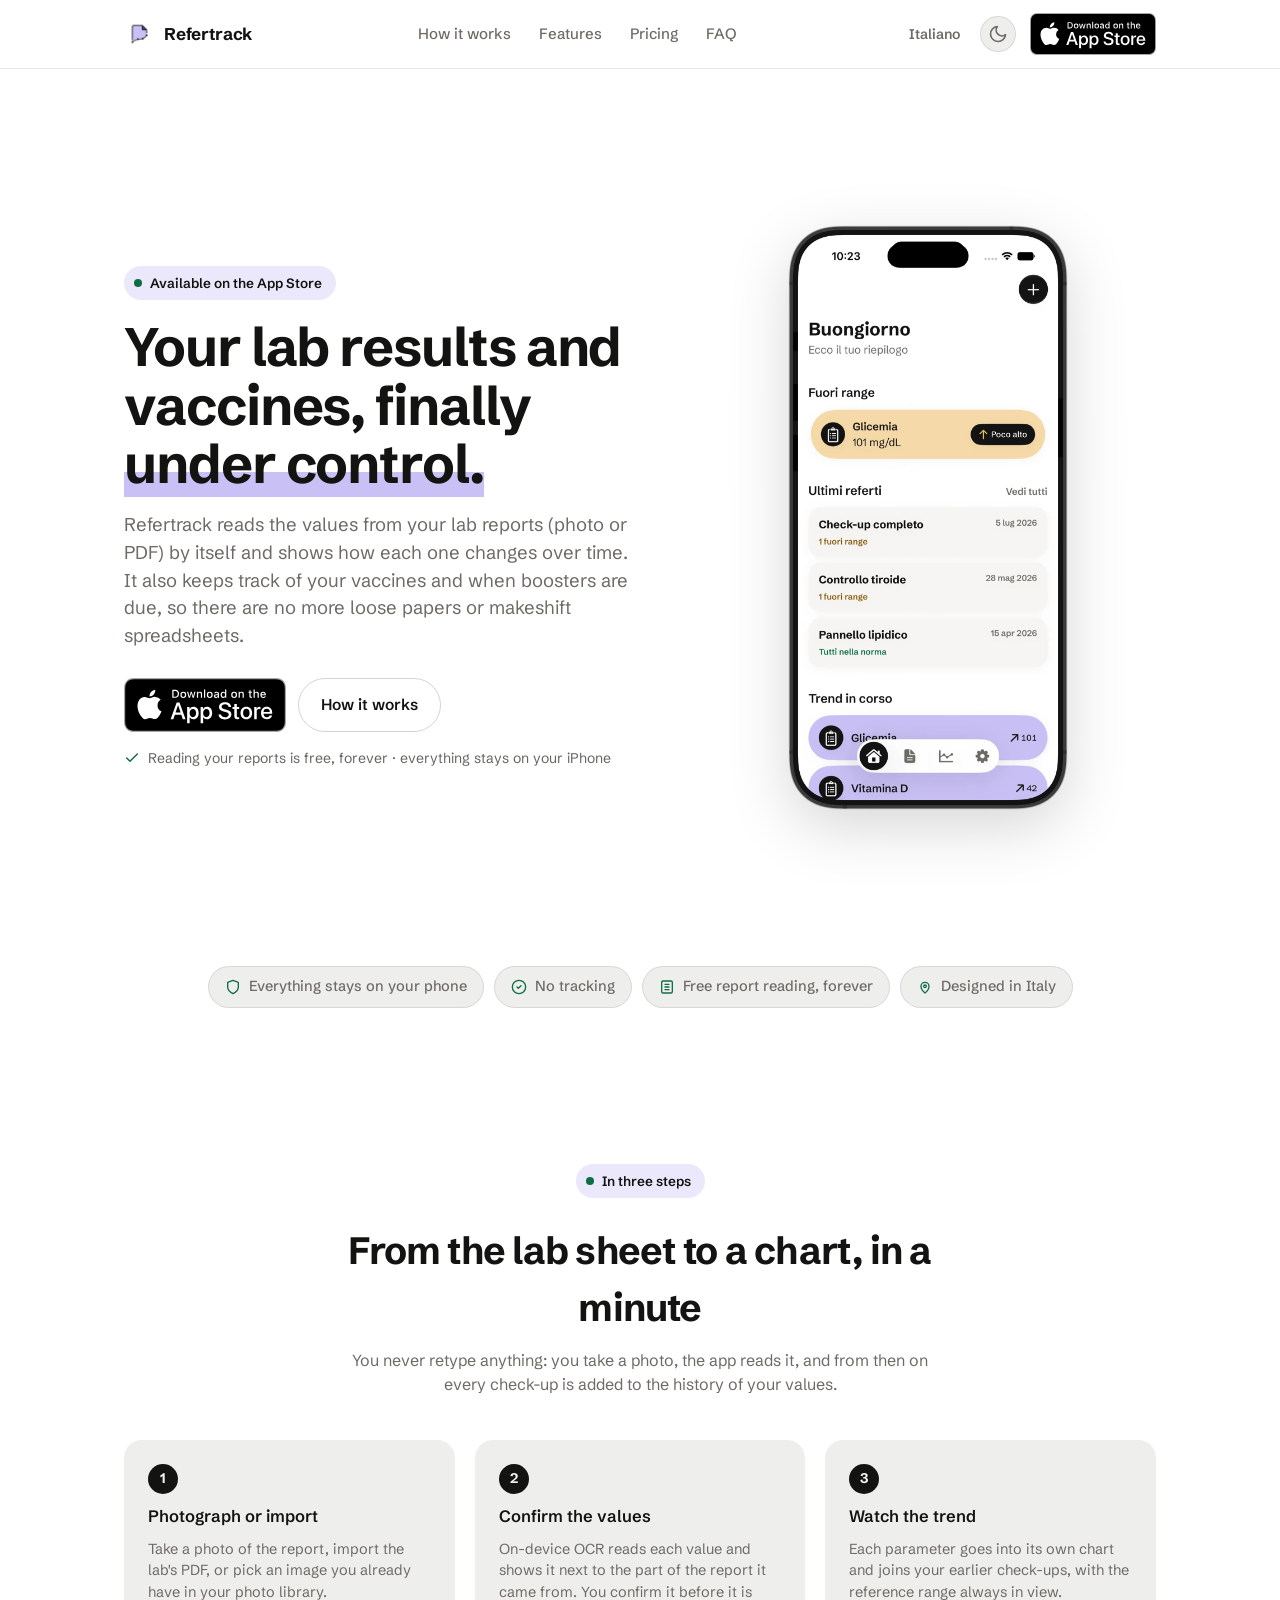
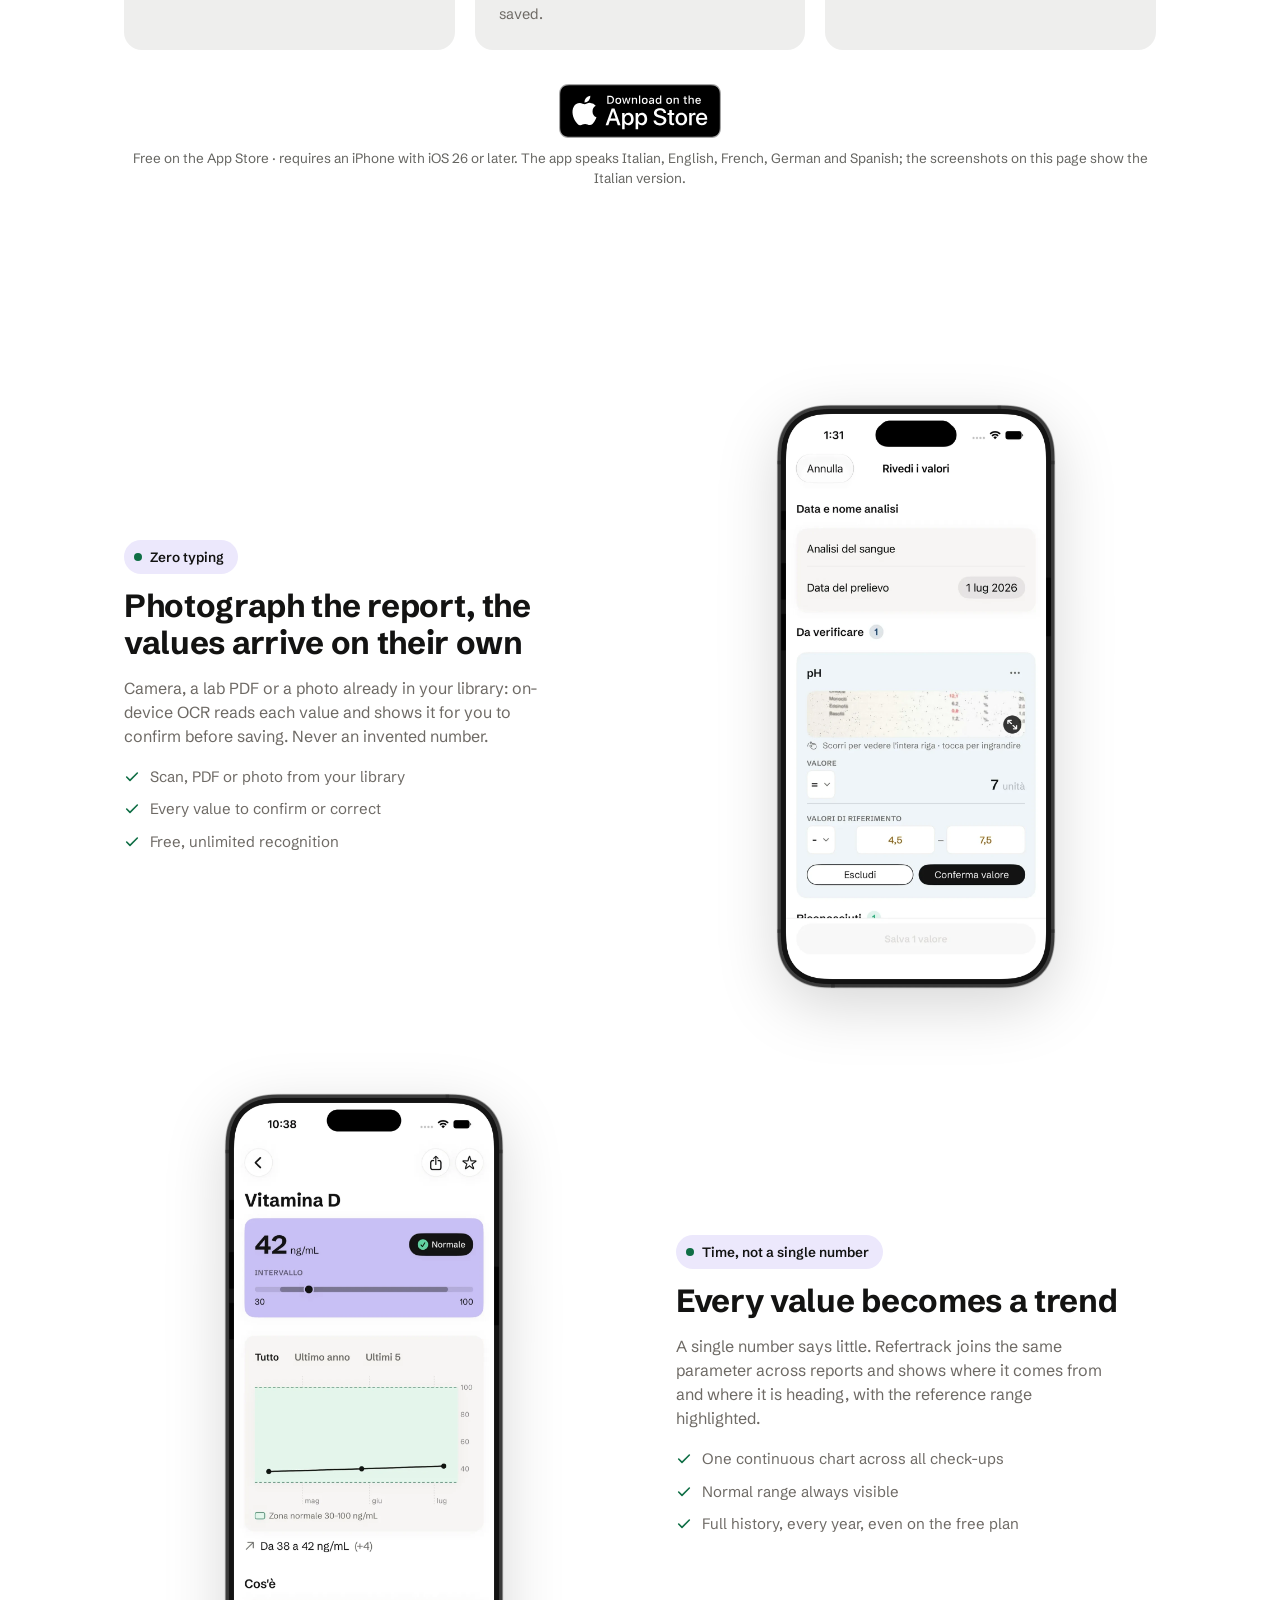
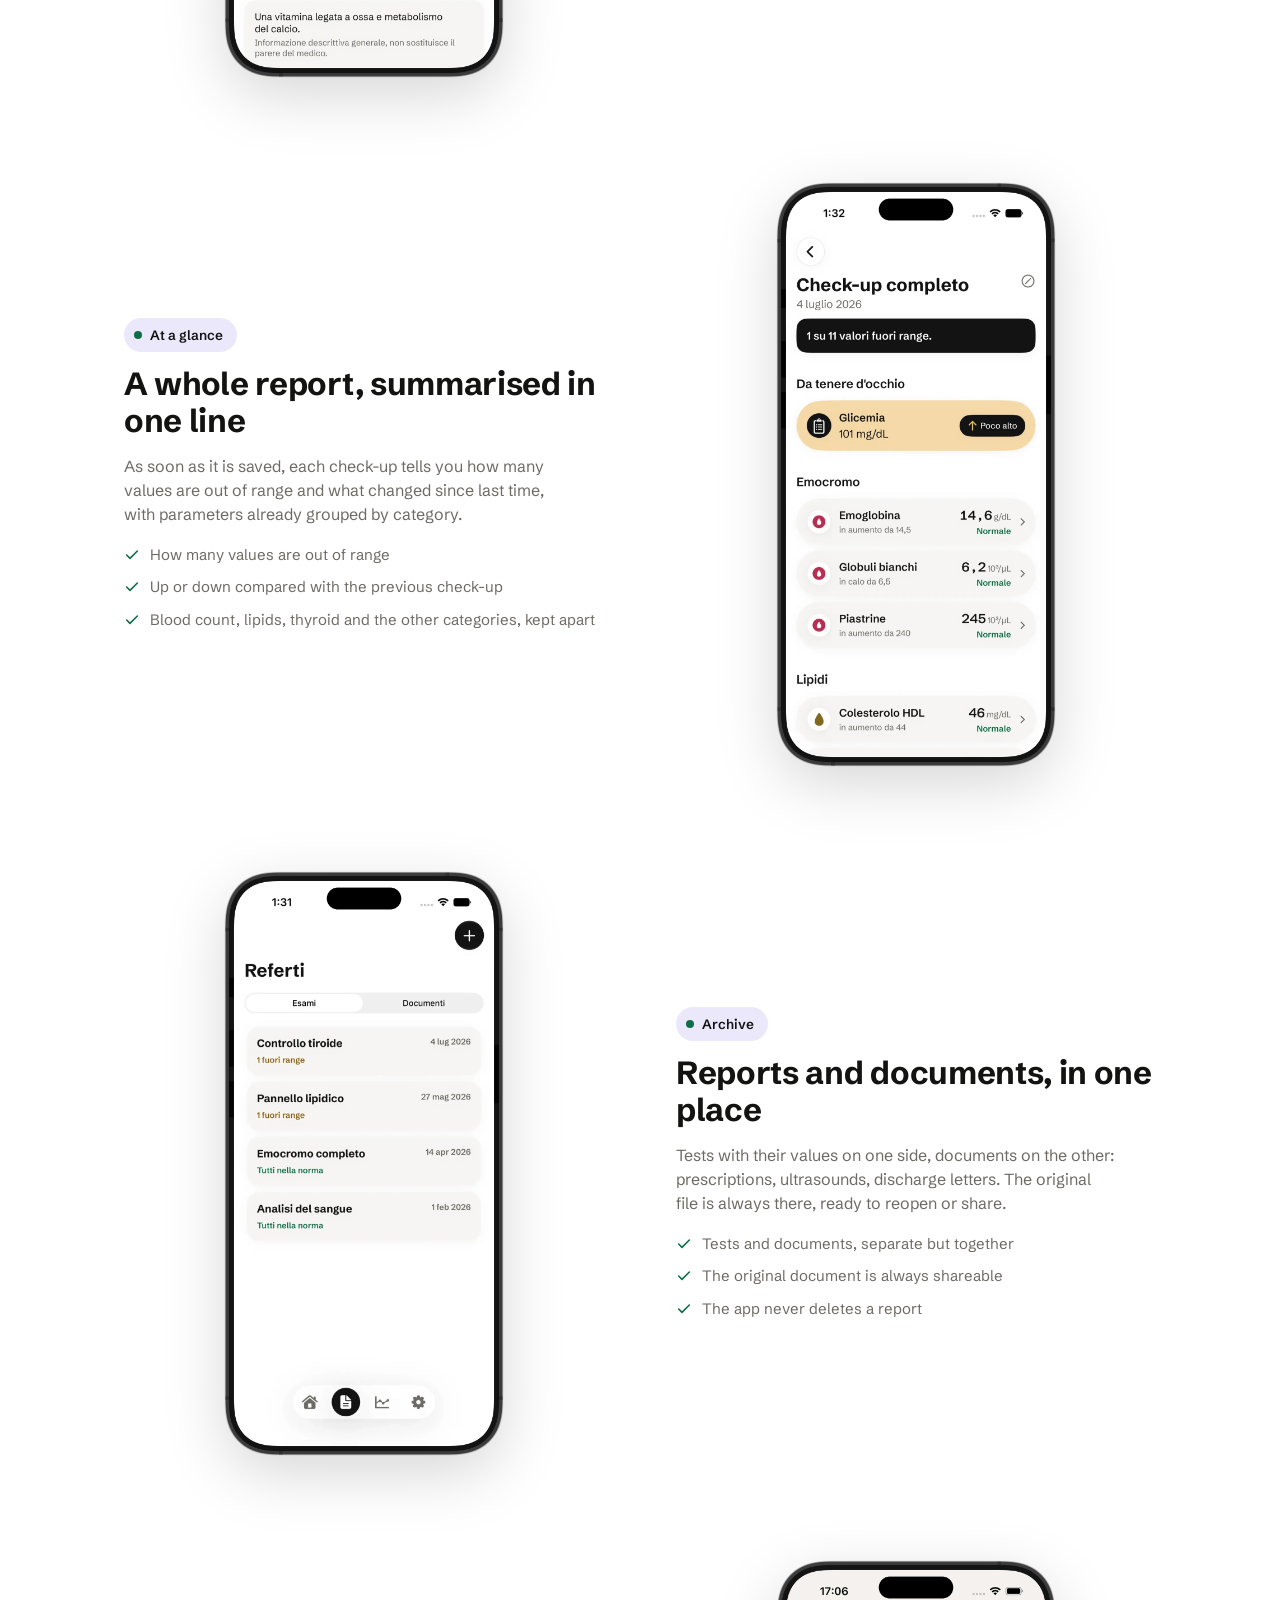
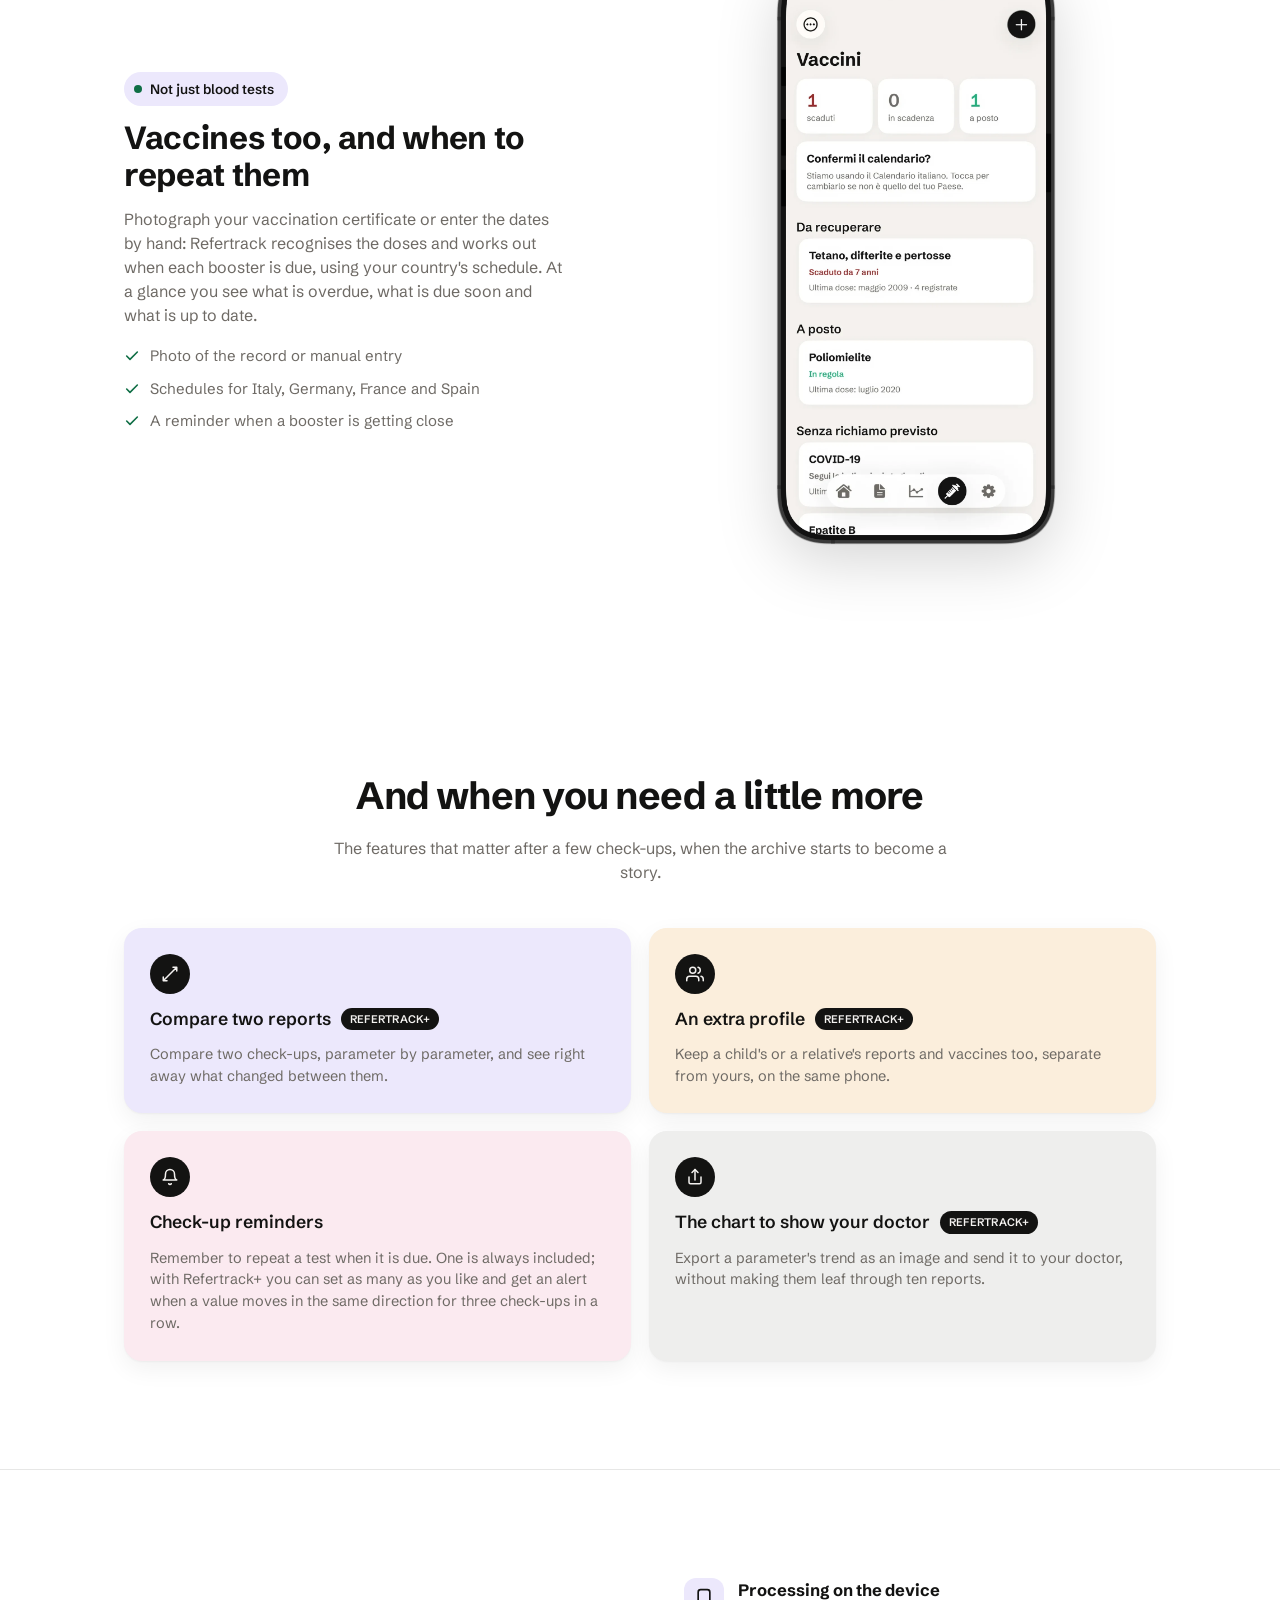
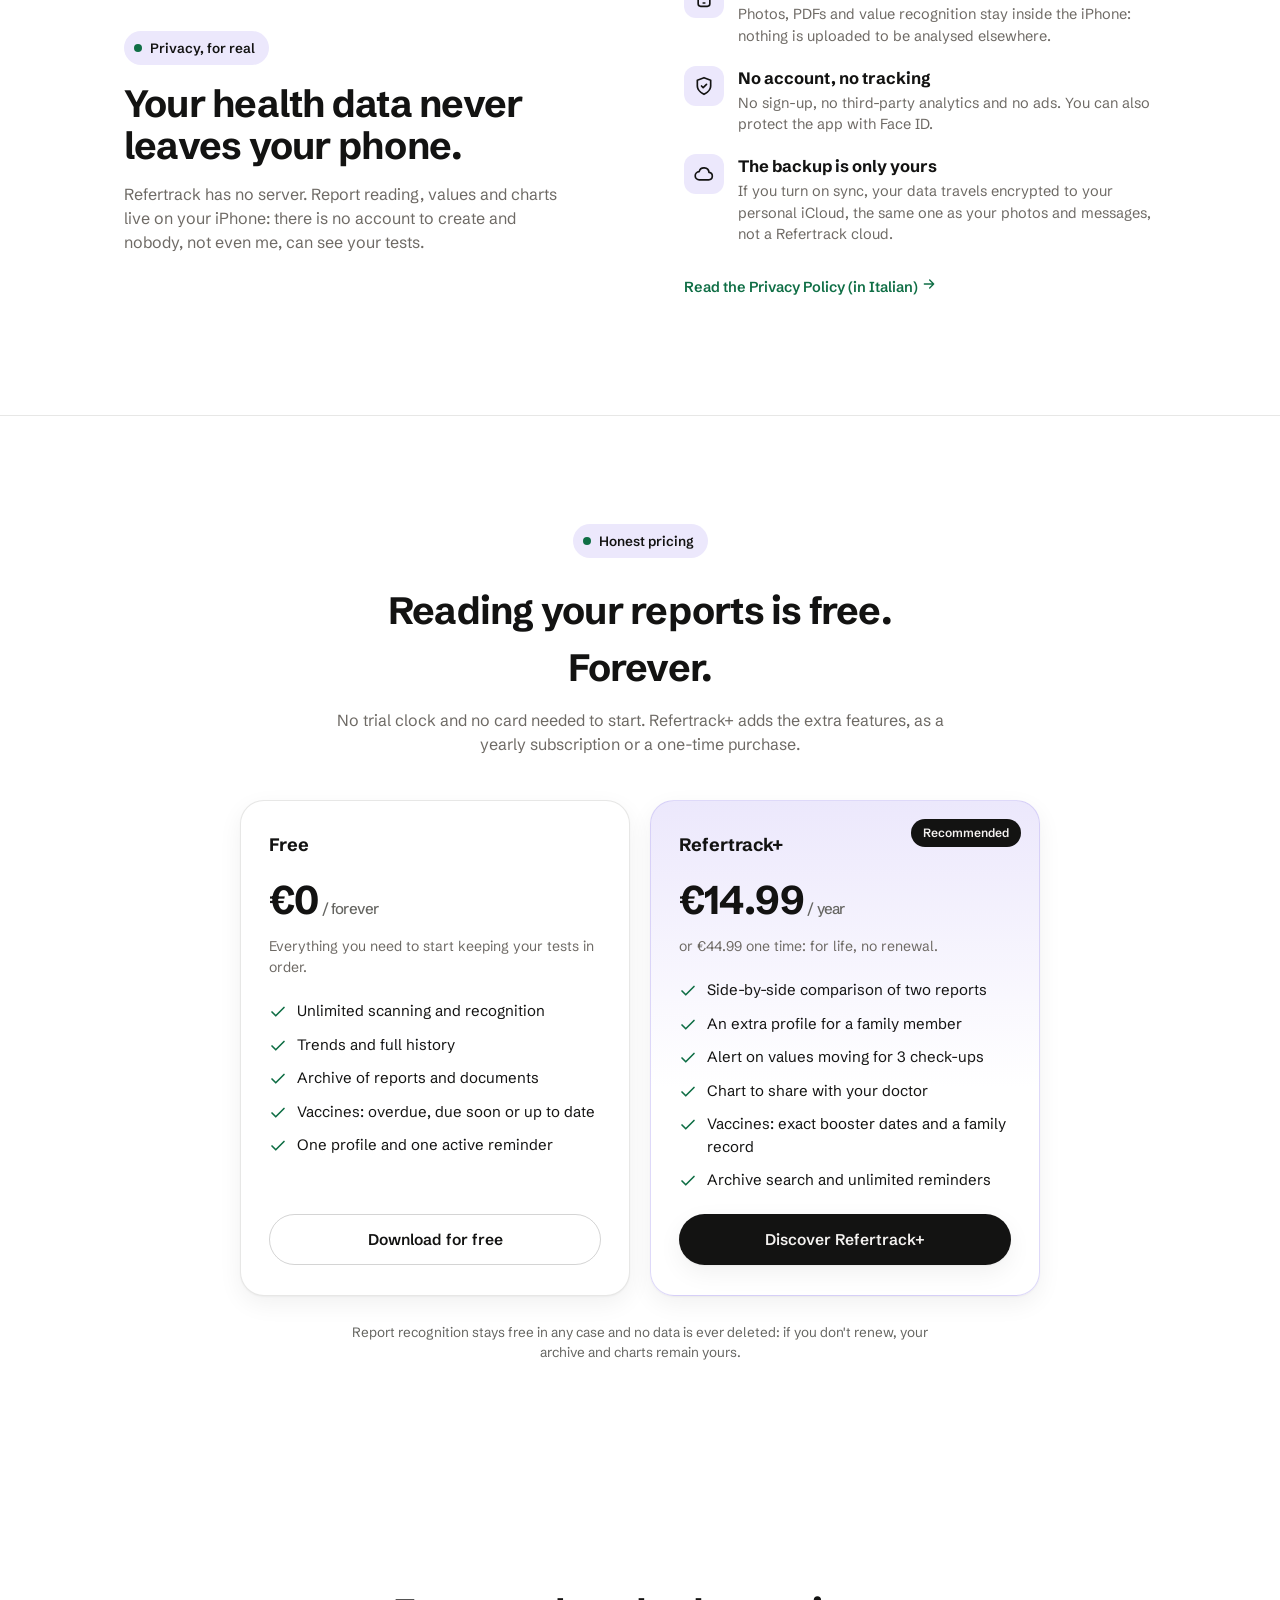
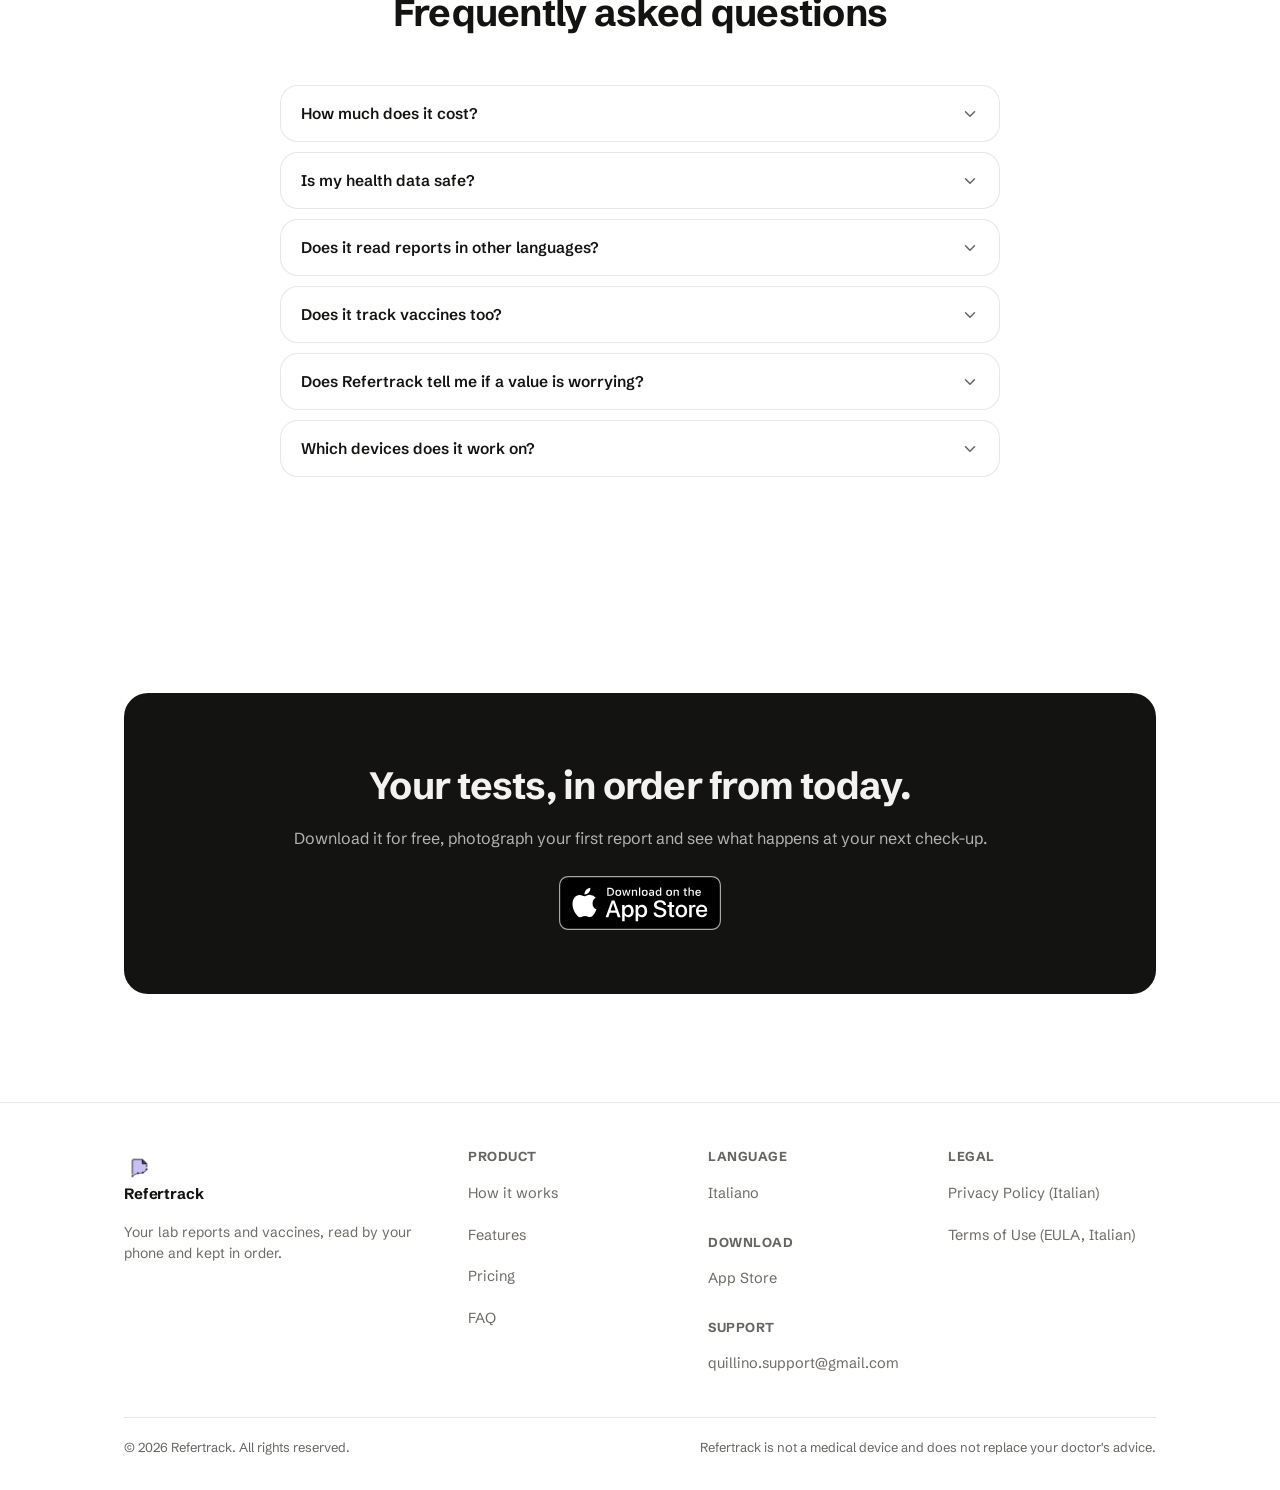
==== en/index.html @ b2a1d309 "Sito: versione inglese, cambio lingua, email di supporto Co-Authored-By: Claude Sonnet 5.5 <noreply@" ====
<!doctype html>
<html lang="en">
<head>
<meta charset="utf-8" />
<meta name="viewport" content="width=device-width, initial-scale=1" />
<title>Refertrack — Your lab results and vaccines, under control</title>
<meta name="description" content="Refertrack reads your lab reports with on-device OCR and shows how each value changes over time. It also tracks your vaccines and when boosters are due. On the App Store for iPhone: reading reports is free, forever." />

<!-- Open Graph / social — URL assoluti: gli scraper (WhatsApp, iMessage, LinkedIn) non risolvono path relativi -->
<meta property="og:type" content="website" />
<meta property="og:url" content="https://matteolubinu.github.io/refertrack/en/" />
<meta property="og:locale" content="en_US" />
<meta property="og:site_name" content="Refertrack" />
<meta property="og:title" content="Refertrack — Your lab results and vaccines, under control" />
<meta property="og:description" content="Photograph the report: the values arrive on their own and become a trend over time. And your vaccines, with booster due dates. Everything stays on your iPhone. Download it free on the App Store." />
<meta property="og:image" content="https://matteolubinu.github.io/refertrack/assets/screens/01-dashboard.webp" />
<meta name="twitter:card" content="summary_large_image" />
<meta name="theme-color" content="#FFFFFF" media="(prefers-color-scheme: light)" />
<meta name="theme-color" content="#121110" media="(prefers-color-scheme: dark)" />

<link rel="canonical" href="https://matteolubinu.github.io/refertrack/en/" />
<link rel="alternate" hreflang="it" href="https://matteolubinu.github.io/refertrack/" />
<link rel="alternate" hreflang="en" href="https://matteolubinu.github.io/refertrack/en/" />
<link rel="alternate" hreflang="x-default" href="https://matteolubinu.github.io/refertrack/" />
<link rel="icon" href="../assets/icon.png" type="image/png" />
<link rel="apple-touch-icon" href="../assets/icon.png" />
<link rel="preload" href="../fonts/schibsted-grotesk-Regular.woff" as="font" type="font/woff" crossorigin />
<link rel="stylesheet" href="../styles.css?v=20261018d" />
<script type="application/ld+json">
{
  "@context": "https://schema.org",
  "@graph": [
    {
      "@type": "SoftwareApplication",
      "name": "Refertrack",
      "operatingSystem": "iOS",
      "applicationCategory": "HealthApplication",
      "url": "https://matteolubinu.github.io/refertrack/en/",
      "downloadUrl": "https://apps.apple.com/app/id6792460771",
      "inLanguage": [
        "en",
        "it",
        "de",
        "fr",
        "es"
      ],
      "description": "Refertrack reads the values of lab reports with on-device OCR and shows how each parameter changes over time. It also tracks vaccines and booster due dates. Your data stays on the iPhone.",
      "screenshot": "https://matteolubinu.github.io/refertrack/assets/screens/01-dashboard.webp",
      "offers": [
        {
          "@type": "Offer",
          "name": "Free",
          "price": "0",
          "priceCurrency": "EUR"
        },
        {
          "@type": "Offer",
          "name": "Refertrack+ yearly",
          "price": "14.99",
          "priceCurrency": "EUR"
        },
        {
          "@type": "Offer",
          "name": "Refertrack+ lifetime",
          "price": "44.99",
          "priceCurrency": "EUR"
        }
      ]
    },
    {
      "@type": "FAQPage",
      "mainEntity": [
        {
          "@type": "Question",
          "name": "How much does it cost?",
          "acceptedAnswer": {
            "@type": "Answer",
            "text": "The app is free and report reading stays free forever, with no scan limits. Refertrack+ costs €14.99 a year or €44.99 one time (for life, no renewal) and adds comparison between reports, an extra profile, alerts on moving values, chart sharing, exact vaccine booster dates with a family record, and unlimited reminders."
          }
        },
        {
          "@type": "Question",
          "name": "Is my health data safe?",
          "acceptedAnswer": {
            "@type": "Answer",
            "text": "Yes: photos and values are processed on your iPhone, never on a Refertrack server. There is no account to create, no tracking, and the only backup is your personal iCloud, if you turn it on."
          }
        },
        {
          "@type": "Question",
          "name": "Does it read reports in other languages?",
          "acceptedAnswer": {
            "@type": "Answer",
            "text": "Yes. Refertrack speaks Italian, English, French, German and Spanish, and recognises parameter names on foreign reports in those languages, which is handy if you have tests done abroad."
          }
        },
        {
          "@type": "Question",
          "name": "Does it track vaccines too?",
          "acceptedAnswer": {
            "@type": "Answer",
            "text": "Yes. You photograph the vaccination certificate or enter the dates by hand, and Refertrack works out when each booster is due using your country's schedule (Italy, Germany, France, Spain) and reminds you. Knowing whether a vaccine is overdue or up to date is free; with Refertrack+ you see the exact dates and manage the whole family's record. Due dates are indicative and do not replace your doctor's advice."
          }
        },
        {
          "@type": "Question",
          "name": "Does Refertrack tell me if a value is worrying?",
          "acceptedAnswer": {
            "@type": "Answer",
            "text": "No, and that is not what it sets out to do. Refertrack organises your values and shows how they move against the lab's reference ranges: it does not diagnose and does not replace your doctor's advice."
          }
        },
        {
          "@type": "Question",
          "name": "Which devices does it work on?",
          "acceptedAnswer": {
            "@type": "Answer",
            "text": "On iPhone with iOS 26 or later. Data syncs between your devices through your personal iCloud, if you turn sync on."
          }
        }
      ]
    }
  ]
}
</script>
<script>
  (function () {
    try {
      var t = localStorage.getItem('refertrack-theme');
      if (t !== 'light' && t !== 'dark') {
        t = matchMedia('(prefers-color-scheme: dark)').matches ? 'dark' : 'light';
      }
      document.documentElement.setAttribute('data-theme', t);
    } catch (e) {}
  })();
</script>
</head>
<body>
<a class="skip" href="#main">Skip to content</a>

<header class="nav" id="nav">
  <div class="container nav-inner">
    <a class="brand" href="#top" aria-label="Refertrack">
      <img class="logo" src="../assets/icon.png" alt="" /> Refertrack
    </a>
    <nav class="nav-links" aria-label="Main navigation">
      <a href="#come-funziona">How it works</a>
      <a href="#funzioni">Features</a>
      <a href="#prezzi">Pricing</a>
      <a href="#faq">FAQ</a>
    </nav>
    <div class="nav-cta">
      <a class="lang-switch" href="../" hreflang="it" lang="it">Italiano</a>
      <button class="theme-toggle" id="themeToggle" type="button" aria-label="Switch between light and dark preview">
        <svg class="ico-moon" width="20" height="20" viewBox="0 0 24 24" fill="none" stroke="currentColor" stroke-width="2" stroke-linecap="round" stroke-linejoin="round"><path d="M21 12.8A9 9 0 1 1 11.2 3 7 7 0 0 0 21 12.8z"/></svg>
        <svg class="ico-sun" width="20" height="20" viewBox="0 0 24 24" fill="none" stroke="currentColor" stroke-width="2" stroke-linecap="round" stroke-linejoin="round"><circle cx="12" cy="12" r="4"/><path d="M12 2v2M12 20v2M4.9 4.9l1.4 1.4M17.7 17.7l1.4 1.4M2 12h2M20 12h2M4.9 19.1l1.4-1.4M17.7 6.3l1.4-1.4"/></svg>
      </button>
      <a class="appstore" href="https://apps.apple.com/app/id6792460771" aria-label="Download on the App Store">
        <img src="../assets/appstore-en.svg" alt="" width="162" height="54" />
      </a>
    </div>
    <button class="nav-toggle" id="navToggle" aria-label="Open menu" aria-expanded="false">
      <svg width="24" height="24" viewBox="0 0 24 24" fill="none" stroke="currentColor" stroke-width="2" stroke-linecap="round"><path d="M4 7h16M4 12h16M4 17h16"/></svg>
    </button>
  </div>
</header>

<span id="top"></span>

<main id="main">

<!-- ============================================================== HERO -->
<section class="hero section">
  <div class="container hero-grid">
    <div class="hero-copy reveal">
      <span class="eyebrow"><span class="dot"></span> Available on the App Store</span>
      <h1>Your lab results and vaccines, finally <span class="accent">under control.</span></h1>
      <p class="lead">Refertrack reads the values from your lab reports (photo or PDF) by itself and shows how each one changes over time. It also keeps track of your vaccines and when boosters are due, so there are no more loose papers or makeshift spreadsheets.</p>
      <div class="hero-actions">
        <a class="appstore" href="https://apps.apple.com/app/id6792460771" aria-label="Download on the App Store">
          <img src="../assets/appstore-en.svg" alt="" width="162" height="54" />
        </a>
        <a class="btn btn-ghost" href="#come-funziona">How it works</a>
      </div>
      <p class="hero-reassure">
        <svg width="16" height="16" viewBox="0 0 24 24" fill="none" stroke="currentColor" stroke-width="2.2" stroke-linecap="round" stroke-linejoin="round"><path d="M20 6 9 17l-5-5"/></svg>
        Reading your reports is free, forever · everything stays on your iPhone
      </p>
    </div>
    <div class="hero-media reveal">
      <div class="device">
        <img src="../assets/screens/01-dashboard.webp" alt="Refertrack's home screen, with the out-of-range value and the latest reports" width="1000" height="2089" />
      </div>
    </div>
  </div>
</section>

<!-- ============================================================= TRUST -->
<section class="trust section-tight">
  <div class="container trust-tags reveal">
    <span class="tag"><svg width="16" height="16" viewBox="0 0 24 24" fill="none" stroke="currentColor" stroke-width="2" stroke-linecap="round" stroke-linejoin="round"><path d="M12 22s8-4 8-10V5l-8-3-8 3v7c0 6 8 10 8 10z"/></svg> Everything stays on your phone</span>
    <span class="tag"><svg width="16" height="16" viewBox="0 0 24 24" fill="none" stroke="currentColor" stroke-width="2" stroke-linecap="round" stroke-linejoin="round"><circle cx="12" cy="12" r="10"/><path d="m9 12 2 2 4-4"/></svg> No tracking</span>
    <span class="tag"><svg width="16" height="16" viewBox="0 0 24 24" fill="none" stroke="currentColor" stroke-width="2" stroke-linecap="round" stroke-linejoin="round"><path d="M9 12h6M9 16h6M9 8h6"/><rect x="4" y="3" width="16" height="18" rx="2"/></svg> Free report reading, forever</span>
    <span class="tag"><svg width="16" height="16" viewBox="0 0 24 24" fill="none" stroke="currentColor" stroke-width="2" stroke-linecap="round" stroke-linejoin="round"><path d="M12 21s-6-4.35-6-10a6 6 0 0 1 12 0c0 5.65-6 10-6 10z"/><circle cx="12" cy="11" r="2"/></svg> Designed in Italy</span>
  </div>
</section>

<!-- ===================================================== COME FUNZIONA -->
<section class="section" id="come-funziona">
  <div class="container">
    <div class="section-head reveal">
      <span class="eyebrow"><span class="dot"></span> In three steps</span>
      <h2>From the lab sheet to a chart, in a minute</h2>
      <p>You never retype anything: you take a photo, the app reads it, and from then on every check-up is added to the history of your values.</p>
    </div>
    <div class="steps reveal">
      <div class="step">
        <span class="num">1</span>
        <h3>Photograph or import</h3>
        <p>Take a photo of the report, import the lab's PDF, or pick an image you already have in your photo library.</p>
      </div>
      <div class="step">
        <span class="num">2</span>
        <h3>Confirm the values</h3>
        <p>On-device OCR reads each value and shows it next to the part of the report it came from. You confirm it before it is saved.</p>
      </div>
      <div class="step">
        <span class="num">3</span>
        <h3>Watch the trend</h3>
        <p>Each parameter goes into its own chart and joins your earlier check-ups, with the reference range always in view.</p>
      </div>
    </div>
    <div class="steps-cta reveal">
      <a class="appstore" href="https://apps.apple.com/app/id6792460771" aria-label="Download on the App Store">
        <img src="../assets/appstore-en.svg" alt="" width="162" height="54" />
      </a>
      <p class="steps-note">Free on the App Store · requires an iPhone with iOS 26 or later. The app speaks Italian, English, French, German and Spanish; the screenshots on this page show the Italian version.</p>
    </div>
  </div>
</section>

<!-- ========================================================== FUNZIONI -->
<section class="section" id="funzioni">
  <div class="container">

    <div class="feat-row reveal">
      <div class="feat-copy">
        <span class="eyebrow"><span class="dot"></span> Zero typing</span>
        <h3>Photograph the report, the values arrive on their own</h3>
        <p>Camera, a lab PDF or a photo already in your library: on-device OCR reads each value and shows it for you to confirm before saving. Never an invented number.</p>
        <ul>
          <li><svg width="16" height="16" viewBox="0 0 24 24" fill="none" stroke="currentColor" stroke-width="2.4" stroke-linecap="round" stroke-linejoin="round"><path d="M20 6 9 17l-5-5"/></svg> Scan, PDF or photo from your library</li>
          <li><svg width="16" height="16" viewBox="0 0 24 24" fill="none" stroke="currentColor" stroke-width="2.4" stroke-linecap="round" stroke-linejoin="round"><path d="M20 6 9 17l-5-5"/></svg> Every value to confirm or correct</li>
          <li><svg width="16" height="16" viewBox="0 0 24 24" fill="none" stroke="currentColor" stroke-width="2.4" stroke-linecap="round" stroke-linejoin="round"><path d="M20 6 9 17l-5-5"/></svg> Free, unlimited recognition</li>
        </ul>
      </div>
      <div class="device">
        <img src="../assets/screens/02-revisione.webp" alt="Reviewing a report in Refertrack: the value read by OCR next to the crop of the photo" width="1000" height="2089" loading="lazy" />
      </div>
    </div>

    <div class="feat-row rev reveal">
      <div class="feat-copy">
        <span class="eyebrow"><span class="dot"></span> Time, not a single number</span>
        <h3>Every value becomes a trend</h3>
        <p>A single number says little. Refertrack joins the same parameter across reports and shows where it comes from and where it is heading, with the reference range highlighted.</p>
        <ul>
          <li><svg width="16" height="16" viewBox="0 0 24 24" fill="none" stroke="currentColor" stroke-width="2.4" stroke-linecap="round" stroke-linejoin="round"><path d="M20 6 9 17l-5-5"/></svg> One continuous chart across all check-ups</li>
          <li><svg width="16" height="16" viewBox="0 0 24 24" fill="none" stroke="currentColor" stroke-width="2.4" stroke-linecap="round" stroke-linejoin="round"><path d="M20 6 9 17l-5-5"/></svg> Normal range always visible</li>
          <li><svg width="16" height="16" viewBox="0 0 24 24" fill="none" stroke="currentColor" stroke-width="2.4" stroke-linecap="round" stroke-linejoin="round"><path d="M20 6 9 17l-5-5"/></svg> Full history, every year, even on the free plan</li>
        </ul>
      </div>
      <div class="device">
        <img src="../assets/screens/03-parametro.webp" alt="The Vitamin D detail in Refertrack, with the trend chart and the normal range" width="1000" height="2089" loading="lazy" />
      </div>
    </div>

    <div class="feat-row reveal">
      <div class="feat-copy">
        <span class="eyebrow"><span class="dot"></span> At a glance</span>
        <h3>A whole report, summarised in one line</h3>
        <p>As soon as it is saved, each check-up tells you how many values are out of range and what changed since last time, with parameters already grouped by category.</p>
        <ul>
          <li><svg width="16" height="16" viewBox="0 0 24 24" fill="none" stroke="currentColor" stroke-width="2.4" stroke-linecap="round" stroke-linejoin="round"><path d="M20 6 9 17l-5-5"/></svg> How many values are out of range</li>
          <li><svg width="16" height="16" viewBox="0 0 24 24" fill="none" stroke="currentColor" stroke-width="2.4" stroke-linecap="round" stroke-linejoin="round"><path d="M20 6 9 17l-5-5"/></svg> Up or down compared with the previous check-up</li>
          <li><svg width="16" height="16" viewBox="0 0 24 24" fill="none" stroke="currentColor" stroke-width="2.4" stroke-linecap="round" stroke-linejoin="round"><path d="M20 6 9 17l-5-5"/></svg> Blood count, lipids, thyroid and the other categories, kept apart</li>
        </ul>
      </div>
      <div class="device">
        <img src="../assets/screens/05-dettaglio.webp" alt="A check-up detail in Refertrack, with values grouped by category" width="1000" height="2089" loading="lazy" />
      </div>
    </div>

    <div class="feat-row rev reveal">
      <div class="feat-copy">
        <span class="eyebrow"><span class="dot"></span> Archive</span>
        <h3>Reports and documents, in one place</h3>
        <p>Tests with their values on one side, documents on the other: prescriptions, ultrasounds, discharge letters. The original file is always there, ready to reopen or share.</p>
        <ul>
          <li><svg width="16" height="16" viewBox="0 0 24 24" fill="none" stroke="currentColor" stroke-width="2.4" stroke-linecap="round" stroke-linejoin="round"><path d="M20 6 9 17l-5-5"/></svg> Tests and documents, separate but together</li>
          <li><svg width="16" height="16" viewBox="0 0 24 24" fill="none" stroke="currentColor" stroke-width="2.4" stroke-linecap="round" stroke-linejoin="round"><path d="M20 6 9 17l-5-5"/></svg> The original document is always shareable</li>
          <li><svg width="16" height="16" viewBox="0 0 24 24" fill="none" stroke="currentColor" stroke-width="2.4" stroke-linecap="round" stroke-linejoin="round"><path d="M20 6 9 17l-5-5"/></svg> The app never deletes a report</li>
        </ul>
      </div>
      <div class="device">
        <img src="../assets/screens/04-referti.webp" alt="The list of reports in Refertrack, with the status of each check-up" width="1000" height="2089" loading="lazy" />
      </div>
    </div>

    <div class="feat-row reveal">
      <div class="feat-copy">
        <span class="eyebrow"><span class="dot"></span> Not just blood tests</span>
        <h3>Vaccines too, and when to repeat them</h3>
        <p>Photograph your vaccination certificate or enter the dates by hand: Refertrack recognises the doses and works out when each booster is due, using your country's schedule. At a glance you see what is overdue, what is due soon and what is up to date.</p>
        <ul>
          <li><svg width="16" height="16" viewBox="0 0 24 24" fill="none" stroke="currentColor" stroke-width="2.4" stroke-linecap="round" stroke-linejoin="round"><path d="M20 6 9 17l-5-5"/></svg> Photo of the record or manual entry</li>
          <li><svg width="16" height="16" viewBox="0 0 24 24" fill="none" stroke="currentColor" stroke-width="2.4" stroke-linecap="round" stroke-linejoin="round"><path d="M20 6 9 17l-5-5"/></svg> Schedules for Italy, Germany, France and Spain</li>
          <li><svg width="16" height="16" viewBox="0 0 24 24" fill="none" stroke="currentColor" stroke-width="2.4" stroke-linecap="round" stroke-linejoin="round"><path d="M20 6 9 17l-5-5"/></svg> A reminder when a booster is getting close</li>
        </ul>
      </div>
      <div class="device">
        <img src="../assets/screens/06-vaccini.webp" alt="The vaccines overview in Refertrack: overdue, due soon and up-to-date counters, with the tetanus card overdue by 7 years" width="1000" height="2089" loading="lazy" />
      </div>
    </div>

  </div>
</section>

<!-- =========================================================== FEATURES -->
<section class="section">
  <div class="container">
    <div class="section-head reveal">
      <h2>And when you need a little more</h2>
      <p>The features that matter after a few check-ups, when the archive starts to become a story.</p>
    </div>
    <div class="feat-grid reveal">
      <div class="feat-card lavender">
        <div class="ic"><svg width="18" height="18" viewBox="0 0 24 24" fill="none" stroke="currentColor" stroke-width="2" stroke-linecap="round" stroke-linejoin="round"><path d="M16 3h5v5M4 20 21 3M8 21H3v-5"/></svg></div>
        <h3>Compare two reports <span class="pill">Refertrack+</span></h3>
        <p>Compare two check-ups, parameter by parameter, and see right away what changed between them.</p>
      </div>
      <div class="feat-card peach">
        <div class="ic"><svg width="18" height="18" viewBox="0 0 24 24" fill="none" stroke="currentColor" stroke-width="2" stroke-linecap="round" stroke-linejoin="round"><path d="M17 21v-2a4 4 0 0 0-4-4H5a4 4 0 0 0-4 4v2"/><circle cx="9" cy="7" r="4"/><path d="M23 21v-2a4 4 0 0 0-3-3.87M16 3.13a4 4 0 0 1 0 7.75"/></svg></div>
        <h3>An extra profile <span class="pill">Refertrack+</span></h3>
        <p>Keep a child's or a relative's reports and vaccines too, separate from yours, on the same phone.</p>
      </div>
      <div class="feat-card rose">
        <div class="ic"><svg width="18" height="18" viewBox="0 0 24 24" fill="none" stroke="currentColor" stroke-width="2" stroke-linecap="round" stroke-linejoin="round"><path d="M18 8a6 6 0 1 0-12 0c0 7-3 8-3 8h18s-3-1-3-8"/><path d="M13.7 21a2 2 0 0 1-3.4 0"/></svg></div>
        <h3>Check-up reminders</h3>
        <p>Remember to repeat a test when it is due. One is always included; with Refertrack+ you can set as many as you like and get an alert when a value moves in the same direction for three check-ups in a row.</p>
      </div>
      <div class="feat-card plain">
        <div class="ic"><svg width="18" height="18" viewBox="0 0 24 24" fill="none" stroke="currentColor" stroke-width="2" stroke-linecap="round" stroke-linejoin="round"><path d="M4 12v7a2 2 0 0 0 2 2h12a2 2 0 0 0 2-2v-7"/><path d="M16 6l-4-4-4 4"/><path d="M12 2v14"/></svg></div>
        <h3>The chart to show your doctor <span class="pill">Refertrack+</span></h3>
        <p>Export a parameter's trend as an image and send it to your doctor, without making them leaf through ten reports.</p>
      </div>
    </div>
  </div>
</section>

<!-- =========================================================== PRIVACY -->
<section class="privacy section" id="privacy">
  <div class="container privacy-grid">
    <div class="reveal">
      <span class="eyebrow"><span class="dot"></span> Privacy, for real</span>
      <h2 class="privacy-title">Your health data never leaves your phone.</h2>
      <p class="privacy-lead">Refertrack has no server. Report reading, values and charts live on your iPhone: there is no account to create and nobody, not even me, can see your tests.</p>
    </div>
    <div class="privacy-list reveal">
      <div class="row">
        <span class="ico"><svg width="20" height="20" viewBox="0 0 24 24" fill="none" stroke="currentColor" stroke-width="2" stroke-linecap="round" stroke-linejoin="round"><rect x="5" y="2" width="14" height="20" rx="3"/><path d="M11 18h2"/></svg></span>
        <div>
          <h4>Processing on the device</h4>
          <p>Photos, PDFs and value recognition stay inside the iPhone: nothing is uploaded to be analysed elsewhere.</p>
        </div>
      </div>
      <div class="row">
        <span class="ico"><svg width="20" height="20" viewBox="0 0 24 24" fill="none" stroke="currentColor" stroke-width="2" stroke-linecap="round" stroke-linejoin="round"><path d="M12 22s8-4 8-10V5l-8-3-8 3v7c0 6 8 10 8 10z"/><path d="m9 12 2 2 4-4"/></svg></span>
        <div>
          <h4>No account, no tracking</h4>
          <p>No sign-up, no third-party analytics and no ads. You can also protect the app with Face ID.</p>
        </div>
      </div>
      <div class="row">
        <span class="ico"><svg width="20" height="20" viewBox="0 0 24 24" fill="none" stroke="currentColor" stroke-width="2" stroke-linecap="round" stroke-linejoin="round"><path d="M17.5 19a4.5 4.5 0 0 0 .5-8.97A6 6 0 0 0 6.2 9.2 4.4 4.4 0 0 0 6.5 19z"/></svg></span>
        <div>
          <h4>The backup is only yours</h4>
          <p>If you turn on sync, your data travels encrypted to your personal iCloud, the same one as your photos and messages, not a Refertrack cloud.</p>
        </div>
      </div>
      <a class="privacy-link" href="https://matteolubi.notion.site/Privacy-Policy-Refertrack-3a6ed23c41248163b045ed3b144ec696" target="_blank" rel="noopener">
        Read the Privacy Policy (in Italian)
        <svg width="16" height="16" viewBox="0 0 24 24" fill="none" stroke="currentColor" stroke-width="2" stroke-linecap="round" stroke-linejoin="round"><path d="M5 12h14M13 6l6 6-6 6"/></svg>
      </a>
    </div>
  </div>
</section>

<!-- ============================================================ PREZZI -->
<section class="section" id="prezzi">
  <div class="container">
    <div class="section-head reveal">
      <span class="eyebrow"><span class="dot"></span> Honest pricing</span>
      <h2>Reading your reports is free. Forever.</h2>
      <p>No trial clock and no card needed to start. Refertrack+ adds the extra features, as a yearly subscription or a one-time purchase.</p>
    </div>
    <div class="price-grid">
      <div class="price reveal">
        <div class="tier">Free</div>
        <div class="amount">€0<small> / forever</small></div>
        <div class="sub">Everything you need to start keeping your tests in order.</div>
        <ul>
          <li><svg width="18" height="18" viewBox="0 0 24 24" fill="none" stroke="currentColor" stroke-width="2.2" stroke-linecap="round" stroke-linejoin="round"><path d="M20 6 9 17l-5-5"/></svg> Unlimited scanning and recognition</li>
          <li><svg width="18" height="18" viewBox="0 0 24 24" fill="none" stroke="currentColor" stroke-width="2.2" stroke-linecap="round" stroke-linejoin="round"><path d="M20 6 9 17l-5-5"/></svg> Trends and full history</li>
          <li><svg width="18" height="18" viewBox="0 0 24 24" fill="none" stroke="currentColor" stroke-width="2.2" stroke-linecap="round" stroke-linejoin="round"><path d="M20 6 9 17l-5-5"/></svg> Archive of reports and documents</li>
          <li><svg width="18" height="18" viewBox="0 0 24 24" fill="none" stroke="currentColor" stroke-width="2.2" stroke-linecap="round" stroke-linejoin="round"><path d="M20 6 9 17l-5-5"/></svg> Vaccines: overdue, due soon or up to date</li>
          <li><svg width="18" height="18" viewBox="0 0 24 24" fill="none" stroke="currentColor" stroke-width="2.2" stroke-linecap="round" stroke-linejoin="round"><path d="M20 6 9 17l-5-5"/></svg> One profile and one active reminder</li>
        </ul>
        <a class="btn btn-ghost" href="https://apps.apple.com/app/id6792460771">Download for free</a>
      </div>
      <div class="price premium reveal">
        <span class="price-tag">Recommended</span>
        <div class="tier">Refertrack+</div>
        <div class="amount">€14.99<small> / year</small></div>
        <div class="sub">or €44.99 one time: for life, no renewal.</div>
        <ul>
          <li><svg width="18" height="18" viewBox="0 0 24 24" fill="none" stroke="currentColor" stroke-width="2.2" stroke-linecap="round" stroke-linejoin="round"><path d="M20 6 9 17l-5-5"/></svg> Side-by-side comparison of two reports</li>
          <li><svg width="18" height="18" viewBox="0 0 24 24" fill="none" stroke="currentColor" stroke-width="2.2" stroke-linecap="round" stroke-linejoin="round"><path d="M20 6 9 17l-5-5"/></svg> An extra profile for a family member</li>
          <li><svg width="18" height="18" viewBox="0 0 24 24" fill="none" stroke="currentColor" stroke-width="2.2" stroke-linecap="round" stroke-linejoin="round"><path d="M20 6 9 17l-5-5"/></svg> Alert on values moving for 3 check-ups</li>
          <li><svg width="18" height="18" viewBox="0 0 24 24" fill="none" stroke="currentColor" stroke-width="2.2" stroke-linecap="round" stroke-linejoin="round"><path d="M20 6 9 17l-5-5"/></svg> Chart to share with your doctor</li>
          <li><svg width="18" height="18" viewBox="0 0 24 24" fill="none" stroke="currentColor" stroke-width="2.2" stroke-linecap="round" stroke-linejoin="round"><path d="M20 6 9 17l-5-5"/></svg> Vaccines: exact booster dates and a family record</li>
          <li><svg width="18" height="18" viewBox="0 0 24 24" fill="none" stroke="currentColor" stroke-width="2.2" stroke-linecap="round" stroke-linejoin="round"><path d="M20 6 9 17l-5-5"/></svg> Archive search and unlimited reminders</li>
        </ul>
        <a class="btn btn-primary" href="https://apps.apple.com/app/id6792460771">Discover Refertrack+</a>
      </div>
    </div>
    <p class="price-note reveal">Report recognition stays free in any case and no data is ever deleted: if you don't renew, your archive and charts remain yours.</p>
  </div>
</section>

<!-- =============================================================== FAQ -->
<section class="section" id="faq">
  <div class="container">
    <div class="section-head reveal">
      <h2>Frequently asked questions</h2>
    </div>
    <div class="faq reveal">
      <div class="faq-item">
        <button class="faq-q" aria-expanded="false">How much does it cost?<svg class="chev" width="18" height="18" viewBox="0 0 24 24" fill="none" stroke="currentColor" stroke-width="2" stroke-linecap="round" stroke-linejoin="round"><path d="m6 9 6 6 6-6"/></svg></button>
        <div class="faq-a"><p>The app is free and report reading stays free forever, with no scan limits. Refertrack+ costs €14.99 a year or €44.99 one time (for life, no renewal) and adds comparison between reports, an extra profile, alerts on moving values, chart sharing, exact vaccine booster dates with a family record, and unlimited reminders.</p></div>
      </div>
      <div class="faq-item">
        <button class="faq-q" aria-expanded="false">Is my health data safe?<svg class="chev" width="18" height="18" viewBox="0 0 24 24" fill="none" stroke="currentColor" stroke-width="2" stroke-linecap="round" stroke-linejoin="round"><path d="m6 9 6 6 6-6"/></svg></button>
        <div class="faq-a"><p>Yes: photos and values are processed on your iPhone, never on a Refertrack server. There is no account to create, no tracking, and the only backup is your personal iCloud, if you turn it on.</p></div>
      </div>
      <div class="faq-item">
        <button class="faq-q" aria-expanded="false">Does it read reports in other languages?<svg class="chev" width="18" height="18" viewBox="0 0 24 24" fill="none" stroke="currentColor" stroke-width="2" stroke-linecap="round" stroke-linejoin="round"><path d="m6 9 6 6 6-6"/></svg></button>
        <div class="faq-a"><p>Yes. Refertrack speaks Italian, English, French, German and Spanish, and recognises parameter names on foreign reports in those languages, which is handy if you have tests done abroad.</p></div>
      </div>
      <div class="faq-item">
        <button class="faq-q" aria-expanded="false">Does it track vaccines too?<svg class="chev" width="18" height="18" viewBox="0 0 24 24" fill="none" stroke="currentColor" stroke-width="2" stroke-linecap="round" stroke-linejoin="round"><path d="m6 9 6 6 6-6"/></svg></button>
        <div class="faq-a"><p>Yes. You photograph the vaccination certificate or enter the dates by hand, and Refertrack works out when each booster is due using your country's schedule (Italy, Germany, France, Spain) and reminds you. Knowing whether a vaccine is overdue or up to date is free; with Refertrack+ you see the exact dates and manage the whole family's record. Due dates are indicative and do not replace your doctor's advice.</p></div>
      </div>
      <div class="faq-item">
        <button class="faq-q" aria-expanded="false">Does Refertrack tell me if a value is worrying?<svg class="chev" width="18" height="18" viewBox="0 0 24 24" fill="none" stroke="currentColor" stroke-width="2" stroke-linecap="round" stroke-linejoin="round"><path d="m6 9 6 6 6-6"/></svg></button>
        <div class="faq-a"><p>No, and that is not what it sets out to do. Refertrack organises your values and shows how they move against the lab's reference ranges: it does not diagnose and does not replace your doctor's advice.</p></div>
      </div>
      <div class="faq-item">
        <button class="faq-q" aria-expanded="false">Which devices does it work on?<svg class="chev" width="18" height="18" viewBox="0 0 24 24" fill="none" stroke="currentColor" stroke-width="2" stroke-linecap="round" stroke-linejoin="round"><path d="m6 9 6 6 6-6"/></svg></button>
        <div class="faq-a"><p>On iPhone with iOS 26 or later. Data syncs between your devices through your personal iCloud, if you turn sync on.</p></div>
      </div>
    </div>
  </div>
</section>

<!-- =============================================================== CTA -->
<section class="section">
  <div class="container">
    <div class="cta-card reveal">
      <h2>Your tests, in order from today.</h2>
      <p>Download it for free, photograph your first report and see what happens at your next check-up.</p>
      <div class="hero-actions">
        <a class="appstore" href="https://apps.apple.com/app/id6792460771" aria-label="Download on the App Store">
          <img src="../assets/appstore-en.svg" alt="" width="162" height="54" />
        </a>
      </div>
    </div>
  </div>
</section>
</main>

<footer class="footer">
  <div class="container">
    <div class="footer-grid">
      <div>
        <a class="brand" href="#top"><img class="logo" src="../assets/icon.png" alt="" /> Refertrack</a>
        <p class="desc">Your lab reports and vaccines, read by your phone and kept in order.</p>
      </div>
      <div>
        <h5>Product</h5>
        <ul>
          <li><a href="#come-funziona">How it works</a></li>
          <li><a href="#funzioni">Features</a></li>
          <li><a href="#prezzi">Pricing</a></li>
          <li><a href="#faq">FAQ</a></li>
        </ul>
      </div>
      <div>
        <h5>Language</h5>
        <ul>
          <li><a href="../" hreflang="it" lang="it">Italiano</a></li>
        </ul>
        <h5 class="footer-gap">Download</h5>
        <ul>
          <li><a href="https://apps.apple.com/app/id6792460771">App Store</a></li>
        </ul>
        <h5 class="footer-gap">Support</h5>
        <ul>
          <li><a href="mailto:quillino.support@gmail.com">quillino.support@gmail.com</a></li>
        </ul>
      </div>
      <div>
        <h5>Legal</h5>
        <ul>
          <li><a href="https://matteolubi.notion.site/Privacy-Policy-Refertrack-3a6ed23c41248163b045ed3b144ec696" target="_blank" rel="noopener">Privacy Policy (Italian)</a></li>
          <li><a href="https://matteolubi.notion.site/Termini-di-Utilizzo-Refertrack-3a7ed23c412481b89db9dfd232201331" target="_blank" rel="noopener">Terms of Use (EULA, Italian)</a></li>
        </ul>
      </div>
    </div>
    <div class="footer-bottom">
      <span>© <span id="year">2026</span> Refertrack. All rights reserved.</span>
      <span>Refertrack is not a medical device and does not replace your doctor's advice.</span>
    </div>
  </div>
</footer>

<button class="theme-toggle theme-fab" id="themeFab" type="button" aria-label="Switch between light and dark preview">
  <svg class="ico-moon" width="20" height="20" viewBox="0 0 24 24" fill="none" stroke="currentColor" stroke-width="2" stroke-linecap="round" stroke-linejoin="round"><path d="M21 12.8A9 9 0 1 1 11.2 3 7 7 0 0 0 21 12.8z"/></svg>
  <svg class="ico-sun" width="20" height="20" viewBox="0 0 24 24" fill="none" stroke="currentColor" stroke-width="2" stroke-linecap="round" stroke-linejoin="round"><circle cx="12" cy="12" r="4"/><path d="M12 2v2M12 20v2M4.9 4.9l1.4 1.4M17.7 17.7l1.4 1.4M2 12h2M20 12h2M4.9 19.1l1.4-1.4M17.7 6.3l1.4-1.4"/></svg>
</button>

<script src="../script.js"></script>
</body>
</html>
---- styles.css ----
/* Schibsted Grotesk ospitato qui (OFL, fonts/OFL-Schibsted-Grotesk.txt): nessuna richiesta a Google Fonts. */
@font-face { font-family: "Schibsted Grotesk"; font-style: normal; font-weight: 400; font-display: swap; src: url("fonts/schibsted-grotesk-Regular.woff") format("woff"); }
@font-face { font-family: "Schibsted Grotesk"; font-style: normal; font-weight: 500; font-display: swap; src: url("fonts/schibsted-grotesk-Medium.woff") format("woff"); }
@font-face { font-family: "Schibsted Grotesk"; font-style: normal; font-weight: 600; font-display: swap; src: url("fonts/schibsted-grotesk-SemiBold.woff") format("woff"); }
@font-face { font-family: "Schibsted Grotesk"; font-style: normal; font-weight: 700; font-display: swap; src: url("fonts/schibsted-grotesk-Bold.woff") format("woff"); }

/* =========================================================================
   Refertrack — sito ufficiale (app pubblicata su App Store)
   Token tradotti dal design system dell'app (DSColor/DSPalette/DashboardTheme):
   nero caldo + neutri caldi + i 3 pastelli decorativi (lavanda/pesca/rosa).
   ========================================================================= */

:root {
  --bg-primary:   #FFFFFF;
  --bg-surface:   #FFFFFF;
  --bg-card:      #EEEEED;
  --bg-inverse:   #131312;

  --text-primary:   #131312;
  --text-secondary: #6E6A65;
  --text-tertiary:  #656561;
  --text-on-accent: #FFFFFF;
  --text-inverse:   #F4F2F0;

  --border-default: rgba(19,19,18,0.10);
  --border-strong:  rgba(19,19,18,0.18);

  --lavender:      #C9C0F5;
  --lavender-soft: #ECE8FC;
  --peach:         #F6D9A8;
  --peach-soft:    #FBEEDC;
  --rose:          #F3C9D8;
  --rose-soft:     #FBEAF0;

  --accent-green: #0F6E45;
  --accent-amber: #8A5E10;

  --r-s: 8px; --r-m: 12px; --r-l: 18px; --r-xl: 24px; --r-full: 9999px;

  --shadow-card:  0 1px 2px rgba(0,0,0,0.04), 0 8px 24px rgba(0,0,0,0.06);
  --shadow-float: 0 8px 40px rgba(0,0,0,0.14);

  --font-sans: "Schibsted Grotesk", -apple-system, BlinkMacSystemFont, "Segoe UI", Roboto, system-ui, sans-serif;

  --maxw: 1080px;
}

@media (prefers-color-scheme: dark) {
  :root:not([data-theme="light"]) {
    --bg-primary: #121110; --bg-surface: #1C1B1A; --bg-card: #242322; --bg-inverse: #F4F2F0;
    --text-primary: #F4F2F0; --text-secondary: #B4AFA8; --text-tertiary: #8F8A84;
    --text-on-accent: #131312; --text-inverse: #131312;
    --border-default: rgba(255,255,255,0.09); --border-strong: rgba(255,255,255,0.17);
    --lavender: #4A4380; --lavender-soft: #2A2540;
    --peach: #6B4F22; --peach-soft: #3D2F1C;
    --rose: #5C2E3E; --rose-soft: #3A2028;
    --accent-green: #5FD3A0; --accent-amber: #E6C05A;
    --shadow-card: 0 1px 2px rgba(0,0,0,0.30), 0 10px 30px rgba(0,0,0,0.35);
    --shadow-float: 0 10px 44px rgba(0,0,0,0.5);
  }
}
:root[data-theme="dark"] {
  --bg-primary: #121110; --bg-surface: #1C1B1A; --bg-card: #242322; --bg-inverse: #F4F2F0;
  --text-primary: #F4F2F0; --text-secondary: #B4AFA8; --text-tertiary: #8F8A84;
  --text-on-accent: #131312; --text-inverse: #131312;
  --border-default: rgba(255,255,255,0.09); --border-strong: rgba(255,255,255,0.17);
  --lavender: #4A4380; --lavender-soft: #2A2540;
  --peach: #6B4F22; --peach-soft: #3D2F1C;
  --rose: #5C2E3E; --rose-soft: #3A2028;
  --accent-green: #5FD3A0; --accent-amber: #E6C05A;
  --shadow-card: 0 1px 2px rgba(0,0,0,0.30), 0 10px 30px rgba(0,0,0,0.35);
  --shadow-float: 0 10px 44px rgba(0,0,0,0.5);
}

/* ------------------------------------------------------------------ Reset */
*, *::before, *::after { box-sizing: border-box; }
* { margin: 0; }
html { scroll-behavior: smooth; -webkit-text-size-adjust: 100%; }
body {
  font-family: var(--font-sans);
  background: var(--bg-primary);
  color: var(--text-primary);
  line-height: 1.5;
  -webkit-font-smoothing: antialiased;
  /* `clip`, non `hidden` (fix "telefono tagliato"): impostare solo `overflow-x` a `hidden`
     costringe lo spec a portare anche `overflow-y` da `visible` ad `auto` sull'altro asse,
     trasformando il body in un proprio contenitore di scroll con altezza vincolata — la card
     `.device` più alta della riga veniva tagliata contro quel bordo invece che scorrere con la
     pagina. `clip` non ha questo effetto collaterale sull'asse opposto. */
  overflow-x: clip;
}
img { max-width: 100%; display: block; }
a { color: inherit; text-decoration: none; }
ul, ol { padding: 0; list-style: none; }
.container { max-width: var(--maxw); margin: 0 auto; padding: 0 24px; }
.section { padding: clamp(56px, 9vw, 108px) 0; }
.section-tight { padding: clamp(28px, 5vw, 48px) 0; }

/* ----------------------------------------------------------------- Reveal */
.reveal { opacity: 0; transform: translateY(14px); transition: opacity .6s ease, transform .6s ease; }
.reveal.in { opacity: 1; transform: none; }
@media (prefers-reduced-motion: reduce) { .reveal { opacity: 1; transform: none; transition: none; } }

/* ------------------------------------------------------------------- Nav */
.nav {
  position: sticky; top: 0; z-index: 40;
  background: color-mix(in srgb, var(--bg-primary) 88%, transparent);
  backdrop-filter: blur(10px);
  border-bottom: 1px solid var(--border-default);
}
.nav-inner { display: flex; align-items: center; justify-content: space-between; height: 68px; }
.brand { display: inline-flex; align-items: center; gap: 10px; font-weight: 700; font-size: 17px; letter-spacing: -0.01em; }
.brand .logo { width: 30px; height: 30px; border-radius: 8px; }
.nav-links { display: flex; gap: 28px; font-weight: 500; font-size: 15px; color: var(--text-secondary); }
.nav-links a:hover { color: var(--text-primary); }
.nav-cta { display: flex; align-items: center; gap: 14px; }
.theme-toggle {
  width: 36px; height: 36px; border-radius: var(--r-full); border: 1px solid var(--border-default);
  background: var(--bg-card); display: grid; place-items: center; cursor: pointer; color: var(--text-secondary);
}
.ico-sun, .ico-moon { display: none; }
:root:not([data-theme="dark"]) .ico-moon { display: block; }
:root[data-theme="dark"] .ico-sun { display: block; }
@media (prefers-color-scheme: dark) {
  :root:not([data-theme]) .ico-moon { display: none; }
  :root:not([data-theme]) .ico-sun { display: block; }
}
.nav-toggle { display: none; background: none; border: 0; color: var(--text-primary); cursor: pointer; }
/* FAB: solo mobile (< 860px) — sul nav-cta stretto il toggle in linea si scontrava con il
   bottone "Scarica la beta" (fix 2026-07, "la navbar è rotta"). Stesso pattern di Quillino:
   il toggle inline sparisce sotto la soglia e un secondo bottone identico (`.theme-fab`,
   marcato in HTML fuori dal nav) prende il suo posto come cerchio flottante in basso a destra. */
.theme-fab { display: none; }

/* --------------------------------------------------------------- Buttons */
.btn {
  display: inline-flex; align-items: center; justify-content: center; gap: 10px;
  padding: 13px 22px; border-radius: var(--r-full); font-weight: 600; font-size: 15.5px;
  border: 1px solid transparent; cursor: pointer; transition: transform .15s ease, box-shadow .15s ease;
}
.btn:active { transform: scale(0.97); }
.btn-primary { background: var(--bg-inverse); color: var(--text-inverse); box-shadow: var(--shadow-card); }
.btn-primary:hover { box-shadow: var(--shadow-float); }
.btn-ghost { background: transparent; color: var(--text-primary); border-color: var(--border-strong); }
.btn-ghost:hover { background: var(--bg-card); }
.btn svg { flex: none; }

/* Badge UFFICIALE Apple localizzato IT (`assets/appstore-it.svg`, scaricato da
   tools.applemediaservices.com) — non ricostruirlo mai a mano. Variante "blk": nero con
   cornice #a6a6a6, quindi resta leggibile anche sulla card CTA scura e in tema dark. */
.appstore { display: inline-flex; }
.appstore img { height: 54px; width: auto; display: block; transition: transform .15s ease; }
.appstore:hover img { transform: translateY(-1px); }
.nav .appstore img { height: 42px; }

/* ------------------------------------------------------------------- Hero */
.hero-grid { display: grid; grid-template-columns: 1.05fr 0.95fr; gap: clamp(32px, 6vw, 72px); align-items: center; padding-top: clamp(24px, 5vw, 48px); }
.eyebrow {
  display: inline-flex; align-items: center; gap: 8px; font-weight: 600; font-size: 13.5px;
  color: var(--text-primary); background: var(--lavender-soft); border-radius: var(--r-full);
  padding: 7px 14px 7px 10px; margin-bottom: 18px;
}
.eyebrow .dot { width: 8px; height: 8px; border-radius: 50%; background: var(--accent-green); flex: none; }
.hero-copy h1 { font-weight: 700; font-size: clamp(34px, 5.4vw, 54px); line-height: 1.08; letter-spacing: -0.02em; }
.hero-copy .accent { color: var(--text-primary); background: linear-gradient(transparent 62%, var(--lavender) 62%); }
.hero-copy .lead { margin-top: 18px; font-size: clamp(16.5px, 2vw, 18.5px); color: var(--text-secondary); max-width: 46ch; }
.hero-actions { display: flex; flex-wrap: wrap; gap: 12px; margin-top: 28px; }
.hero-reassure { margin-top: 16px; display: flex; align-items: center; gap: 8px; font-size: 14px; color: var(--text-tertiary); }
.hero-reassure svg { color: var(--accent-green); flex: none; }

/* La cornice (stessa DeviceKit dei post Instagram, vedi tools/frame.py) è già nell'immagine, con
   trasparenza: qui restano solo misura e ombra. */
.device {
  position: relative;
  width: 100%; max-width: 280px;
  aspect-ratio: 1000 / 2089;
  filter: drop-shadow(0 18px 30px rgba(0,0,0,.16));
  margin: 0 auto;
}
.device img { width: 100%; height: 100%; object-fit: contain; }
.hero-media { display: flex; justify-content: center; }

/* ------------------------------------------------------------------ Trust */
.trust-tags { display: flex; flex-wrap: wrap; justify-content: center; gap: 10px; }
.tag {
  display: inline-flex; align-items: center; gap: 8px;
  padding: 9px 16px; border-radius: var(--r-full);
  background: var(--bg-card); border: 1px solid var(--border-default);
  color: var(--text-secondary); font-weight: 500; font-size: 14.5px;
}
.tag svg { color: var(--accent-green); flex: none; }

/* --------------------------------------------------------------- Section head */
.section-head { text-align: center; max-width: 620px; margin: 0 auto 44px; }
.section-head .eyebrow { display: inline-flex; }
.section-head h2 { font-weight: 700; font-size: clamp(26px, 3.6vw, 38px); letter-spacing: -0.02em; margin-top: 6px; }
.section-head p { margin-top: 12px; color: var(--text-secondary); font-size: 16px; }

/* --------------------------------------------------------------- Steps */
.steps { display: grid; grid-template-columns: repeat(3, 1fr); gap: 20px; counter-reset: step; }
.step {
  background: var(--bg-card); border-radius: var(--r-l); padding: 24px;
  display: flex; flex-direction: column; gap: 10px;
}
.step .num {
  width: 30px; height: 30px; border-radius: 50%; background: var(--bg-inverse); color: var(--text-inverse);
  display: grid; place-items: center; font-weight: 700; font-size: 14px; flex: none;
}
.step h3 { font-weight: 600; font-size: 16.5px; }
.step p { color: var(--text-secondary); font-size: 14.5px; }
.steps-cta { margin-top: 34px; display: flex; flex-direction: column; align-items: center; gap: 10px; }
.steps-note { font-size: 13.5px; color: var(--text-tertiary); text-align: center; }

/* ---------------------------------------------------------------- Features */
.feat-grid { display: grid; grid-template-columns: repeat(2, 1fr); gap: 18px; }
.feat-card {
  border-radius: var(--r-l); padding: 26px; display: flex; flex-direction: column; gap: 12px;
  box-shadow: var(--shadow-card);
}
.feat-card .ic {
  width: 40px; height: 40px; border-radius: 50%; background: var(--bg-inverse); color: var(--text-inverse);
  display: grid; place-items: center; flex: none;
}
.feat-card h3 { font-weight: 600; font-size: 17.5px; }
.feat-card p { color: var(--text-secondary); font-size: 14.5px; }
.pill {
  display: inline-block; vertical-align: 2px; margin-left: 6px;
  padding: 3px 9px; border-radius: var(--r-full);
  background: var(--bg-inverse); color: var(--text-inverse);
  font-size: 11px; font-weight: 600; letter-spacing: 0.02em; text-transform: uppercase;
}
.feat-card.lavender { background: var(--lavender-soft); }
.feat-card.peach { background: var(--peach-soft); }
.feat-card.rose { background: var(--rose-soft); }
.feat-card.plain { background: var(--bg-card); }

/* ---------------------------------------------------------------- Showcase */
.feat-row { display: grid; grid-template-columns: 1fr 1fr; gap: clamp(28px, 6vw, 72px); align-items: center; }
.feat-row + .feat-row { margin-top: clamp(56px, 9vw, 104px); }
/* `order: -1` (non `2`): il device è già il secondo figlio nel DOM, quindi metterlo in
   order 2 lo lasciava a destra e la riga "alternata" non alternava niente. */
.feat-row.rev .device { order: -1; }
.feat-copy .eyebrow { margin-bottom: 14px; }
.feat-copy h3 { font-weight: 700; font-size: clamp(24px, 3.4vw, 32px); letter-spacing: -0.01em; line-height: 1.15; }
.feat-copy p { margin-top: 14px; color: var(--text-secondary); font-size: 16px; max-width: 44ch; }
.feat-copy ul { margin-top: 18px; display: flex; flex-direction: column; gap: 10px; }
.feat-copy li { display: flex; gap: 10px; align-items: flex-start; font-size: 15px; color: var(--text-secondary); }
.feat-copy li svg { color: var(--accent-green); flex: none; margin-top: 3px; }

/* ---------------------------------------------------------------- Privacy */
.privacy { background: var(--bg-surface); border-block: 1px solid var(--border-default); }
.privacy-grid { display: grid; grid-template-columns: 1.05fr 1fr; gap: clamp(28px, 6vw, 64px); align-items: center; }
.privacy-title { font-weight: 700; font-size: clamp(26px, 3.6vw, 38px); letter-spacing: -0.02em; line-height: 1.12; }
.privacy-lead { margin-top: 14px; color: var(--text-secondary); font-size: 16px; max-width: 44ch; }
.privacy-list { display: grid; gap: 18px; }
.privacy-list .row { display: flex; gap: 14px; align-items: flex-start; }
.privacy-list .row .ico {
  width: 40px; height: 40px; border-radius: var(--r-m); flex: none;
  display: grid; place-items: center; background: var(--lavender-soft); color: var(--text-primary);
}
.privacy-list .row h4 { font-size: 16.5px; font-weight: 700; }
.privacy-list .row p { color: var(--text-secondary); font-size: 14.5px; margin-top: 2px; }
.privacy-link {
  display: inline-flex; align-items: center; gap: 8px; margin-top: 4px;
  font-weight: 600; font-size: 14.5px; color: var(--accent-green);
}
.privacy-link:hover { text-decoration: underline; }

/* ----------------------------------------------------------------- Prezzi */
.price-grid { display: grid; grid-template-columns: 1fr 1fr; gap: 20px; max-width: 800px; margin: 0 auto; align-items: stretch; }
.price {
  display: flex; flex-direction: column;
  background: var(--bg-surface); border: 1px solid var(--border-default);
  border-radius: var(--r-xl); padding: 30px 28px; box-shadow: var(--shadow-card);
}
.price.premium {
  position: relative;
  border-color: color-mix(in srgb, var(--lavender) 60%, transparent);
  background: linear-gradient(180deg, var(--lavender-soft), var(--bg-surface) 58%);
}
.price .tier { font-weight: 700; font-size: 18px; }
.price .amount { font-weight: 700; font-size: 40px; letter-spacing: -0.02em; margin-top: 12px; }
.price .amount small { font-size: 15px; font-weight: 500; color: var(--text-tertiary); }
.price .sub { color: var(--text-secondary); font-size: 14px; margin-top: 6px; }
.price ul { margin: 22px 0; display: grid; gap: 11px; }
.price li { display: flex; gap: 10px; align-items: flex-start; font-size: 15px; }
.price li svg { flex: none; margin-top: 3px; color: var(--accent-green); }
.price .btn { margin-top: auto; justify-content: center; }
.price-tag {
  position: absolute; top: 18px; right: 18px;
  padding: 5px 12px; border-radius: var(--r-full);
  background: var(--bg-inverse); color: var(--text-inverse);
  font-size: 12px; font-weight: 600;
}
.price-note { margin: 26px auto 0; max-width: 620px; text-align: center; font-size: 13.5px; color: var(--text-tertiary); }

/* -------------------------------------------------------------- CTA banner */
.cta-card {
  background: var(--bg-inverse); color: var(--text-inverse);
  border-radius: var(--r-xl); padding: clamp(40px, 6vw, 64px); text-align: center;
}
.cta-card h2 { font-weight: 700; font-size: clamp(26px, 4vw, 38px); letter-spacing: -0.02em; }
.cta-card p { margin-top: 12px; color: color-mix(in srgb, var(--text-inverse) 72%, transparent); font-size: 16px; }
.cta-card .hero-actions { justify-content: center; margin-top: 26px; }
.cta-card .btn-primary { background: var(--text-inverse); color: var(--bg-inverse); }
.cta-card .btn-ghost { border-color: color-mix(in srgb, var(--text-inverse) 30%, transparent); color: var(--text-inverse); }
.cta-card .btn-ghost:hover { background: color-mix(in srgb, var(--text-inverse) 12%, transparent); }

/* ------------------------------------------------------------------- FAQ */
.faq { max-width: 720px; margin: 0 auto; display: flex; flex-direction: column; gap: 10px; }
.faq-item { border: 1px solid var(--border-default); border-radius: var(--r-l); overflow: hidden; background: var(--bg-surface); }
.faq-q {
  width: 100%; text-align: left; padding: 18px 20px; background: none; border: 0; cursor: pointer;
  display: flex; align-items: center; justify-content: space-between; gap: 12px;
  font-family: inherit; font-weight: 600; font-size: 15.5px; color: var(--text-primary);
}
.faq-q .chev { transition: transform .2s ease; color: var(--text-tertiary); flex: none; }
.faq-item[data-open="true"] .chev { transform: rotate(180deg); }
.faq-a { max-height: 0; overflow: hidden; transition: max-height .25s ease; }
/* 420px, non 240: le risposte del sito pubblicato sono più lunghe di quelle della vecchia
   pagina beta e su mobile (una riga = poche parole) venivano tagliate a metà. */
.faq-item[data-open="true"] .faq-a { max-height: 420px; }
.faq-a p { padding: 0 20px 18px; color: var(--text-secondary); font-size: 14.5px; }

/* ---------------------------------------------------------------- Footer */
.footer { border-top: 1px solid var(--border-default); padding: 44px 0 32px; }
.footer-grid { display: grid; grid-template-columns: 1.5fr repeat(3, 1fr); gap: 32px; }
.footer .brand { font-size: 15px; }
.footer .desc { margin-top: 10px; color: var(--text-secondary); font-size: 14px; max-width: 34ch; }
.footer h5 { font-size: 13px; font-weight: 700; text-transform: uppercase; letter-spacing: 0.04em; color: var(--text-tertiary); }
.footer ul { margin-top: 10px; display: grid; gap: 8px; }
.footer li a { color: var(--text-secondary); font-size: 14.5px; }
.footer li a:hover { color: var(--text-primary); }
.footer-bottom {
  margin-top: 36px; padding-top: 20px; border-top: 1px solid var(--border-default);
  display: flex; flex-wrap: wrap; gap: 10px; justify-content: space-between;
  color: var(--text-tertiary); font-size: 13px;
}

/* -------------------------------------------------------------- Responsive */
@media (max-width: 860px) {
  .hero-grid { grid-template-columns: 1fr; }
  .hero-media { order: -1; }
  .device { max-width: 240px; }
  .feat-row, .feat-row.rev { grid-template-columns: 1fr; }
  .feat-row.rev .device { order: 0; }
  .steps { grid-template-columns: 1fr; }
  .feat-grid { grid-template-columns: 1fr; }
  .privacy-grid { grid-template-columns: 1fr; }
  .price-grid { grid-template-columns: 1fr; max-width: 460px; }
  .footer-grid { grid-template-columns: 1fr 1fr; }
  .nav-links { display: none; }
  .nav-cta .theme-toggle:not(.theme-fab) { display: none; }
  /* La CTA di download nel nav (prima il bottone "Scarica la beta", oggi il badge App Store)
     non ha spazio accanto a logo + hamburger su schermi stretti e ci finiva sopra (fix
     2026-07, "tutto rotta la navbar" — più volte segnalato: il problema reale non era mai il
     theme-toggle una volta tolto, era questa CTA). La stessa identica azione vive già,
     prominente, nell'hero appena sotto — nasconderla qui non toglie niente di raggiungibile,
     solo la duplicazione che non ci stava. */
  .nav-cta .appstore { display: none; }
  .nav-toggle { display: inline-flex; }
  .theme-fab {
    display: inline-grid; position: fixed; z-index: 60;
    right: 18px; bottom: calc(18px + env(safe-area-inset-bottom));
    width: 52px; height: 52px; box-shadow: var(--shadow-float);
    /* Forza un compositing layer proprio (fix 2026-07): senza, Safari iOS a volte "perde"
       il vero `position: fixed` durante lo scroll quando la barra degli indirizzi si
       espande/comprime, e il bottone appare fluttuare a metà pagina invece che ancorato
       in basso a destra. */
    transform: translateZ(0);
    -webkit-transform: translateZ(0);
  }
  .nav.menu-open .nav-links {
    display: flex; position: absolute; top: 68px; left: 0; right: 0; flex-direction: column;
    gap: 4px; padding: 12px 20px 20px; background: var(--bg-primary); border-bottom: 1px solid var(--border-default);
  }
  .nav.menu-open .nav-links a { padding: 10px 0; font-size: 17px; }
}

@media (prefers-reduced-motion: reduce) {
  .reveal { transition: none; }
}


/* Salto al contenuto e margine del secondo blocco del piè di pagina */
.skip { position: absolute; left: 16px; top: -48px; z-index: 100; padding: 10px 16px; border-radius: 8px; background: var(--bg-inverse); color: #fff; font-size: 14px; text-decoration: none; }
.skip:focus { top: 16px; }
.footer-gap { margin-top: 22px; }
.footer a { display: inline-block; padding: 6px 0; }
.privacy-link { display: inline-block; padding: 8px 0; }

/* Cambio lingua */
.lang-switch { font-size: 14px; font-weight: 600; color: var(--text-secondary); text-decoration: none; padding: 8px 6px; }
.lang-switch:hover { color: var(--text-primary); }
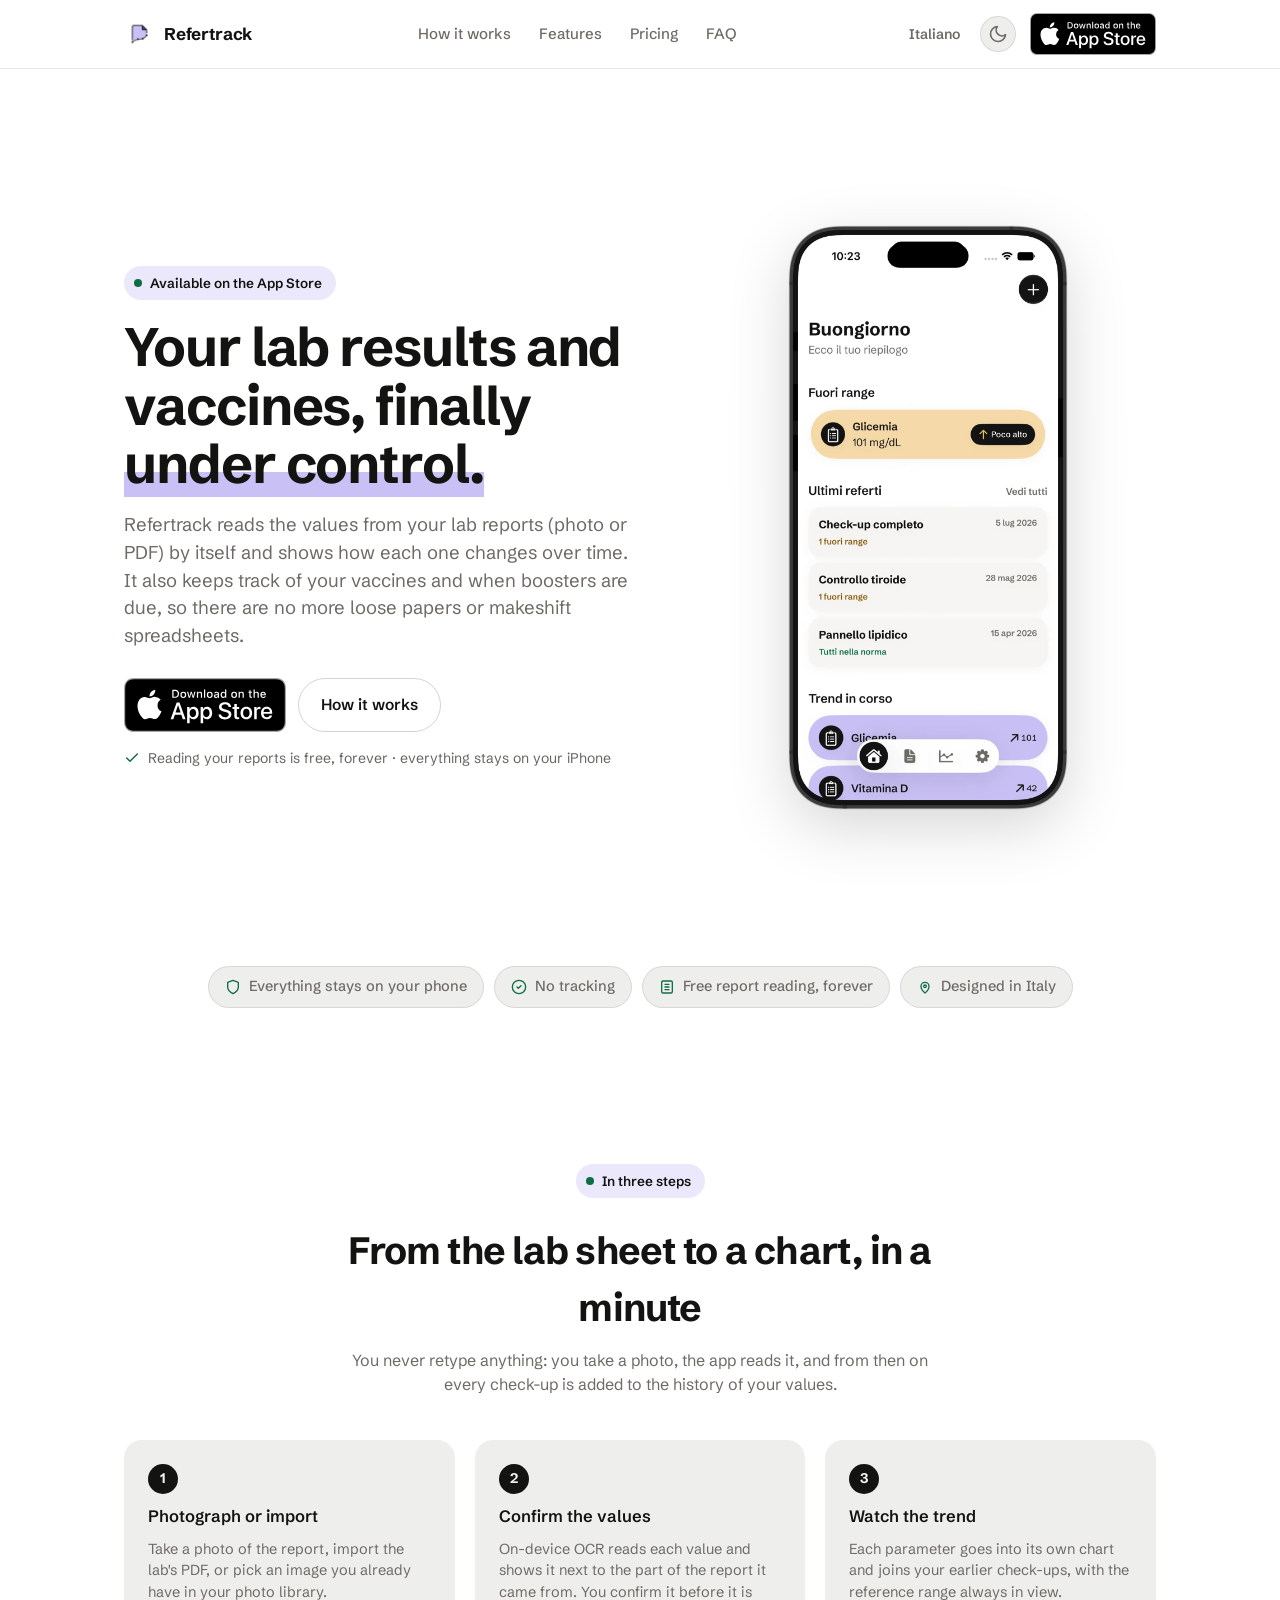
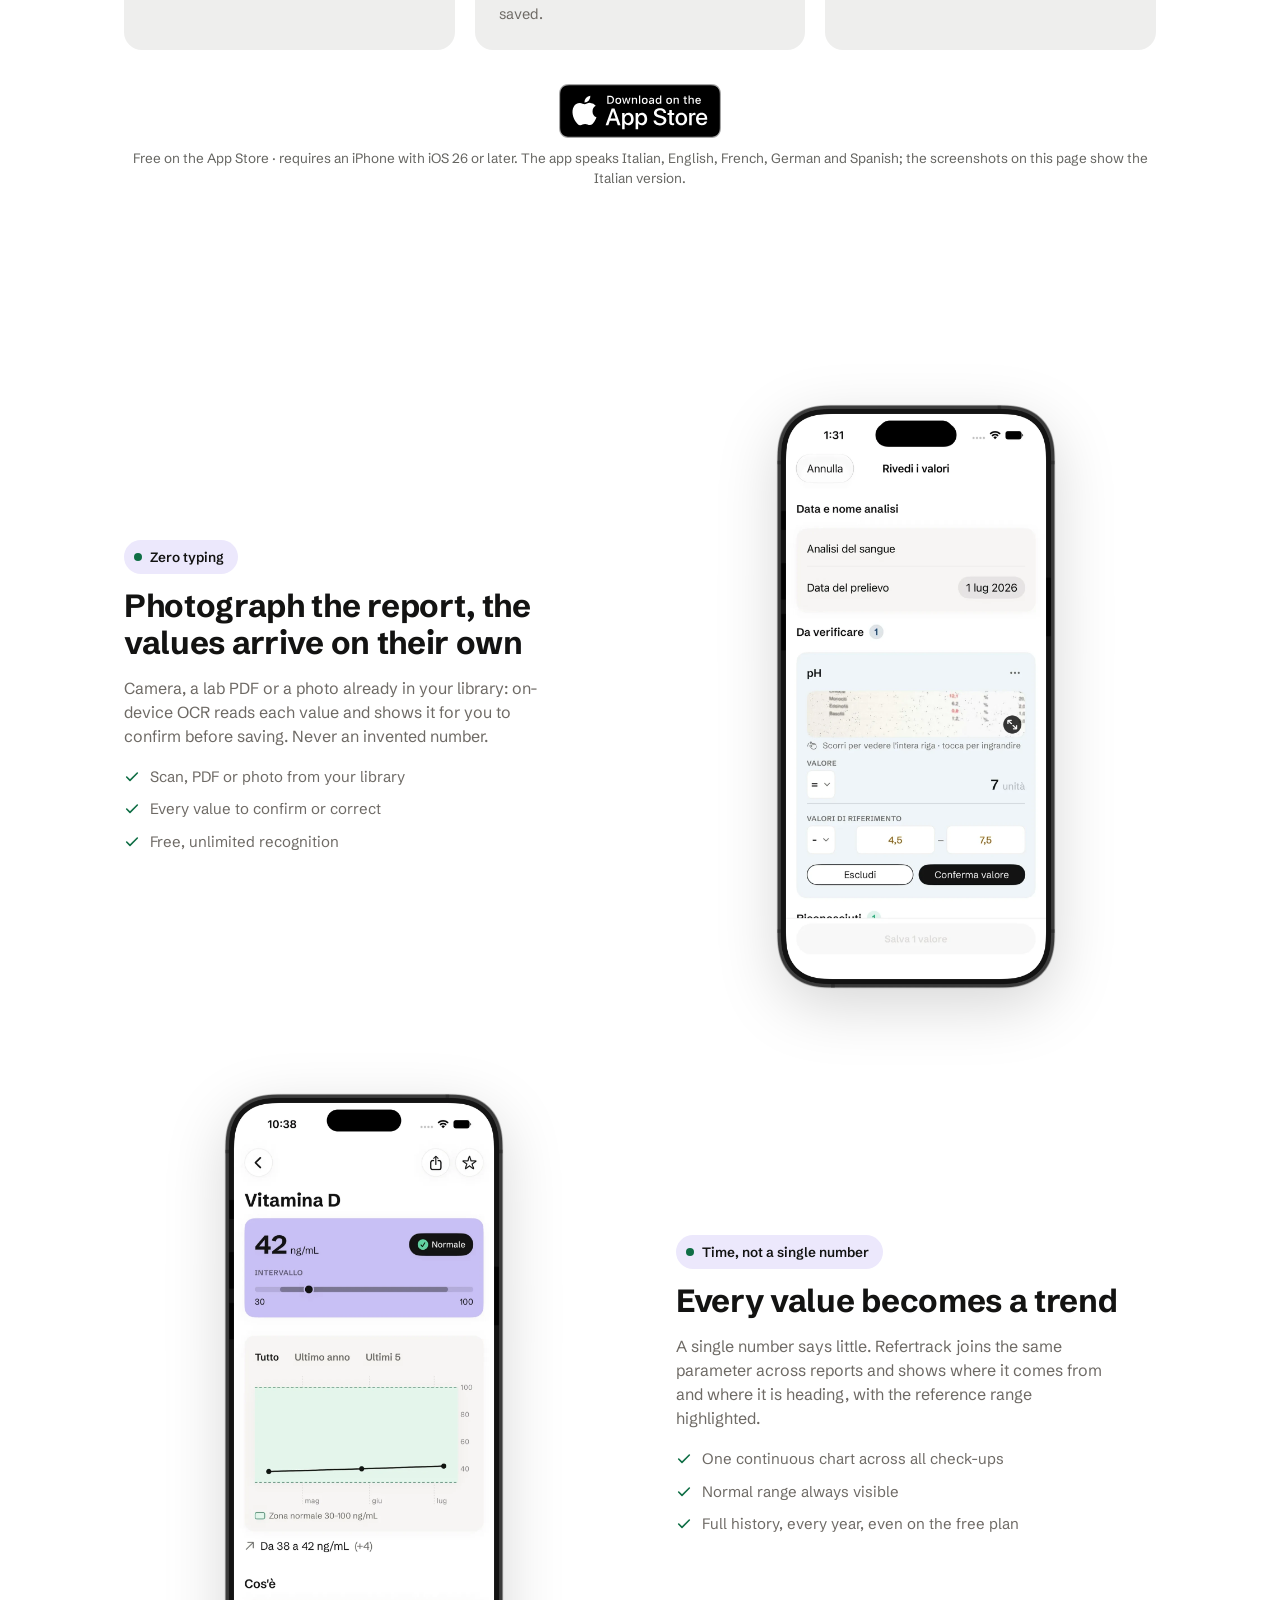
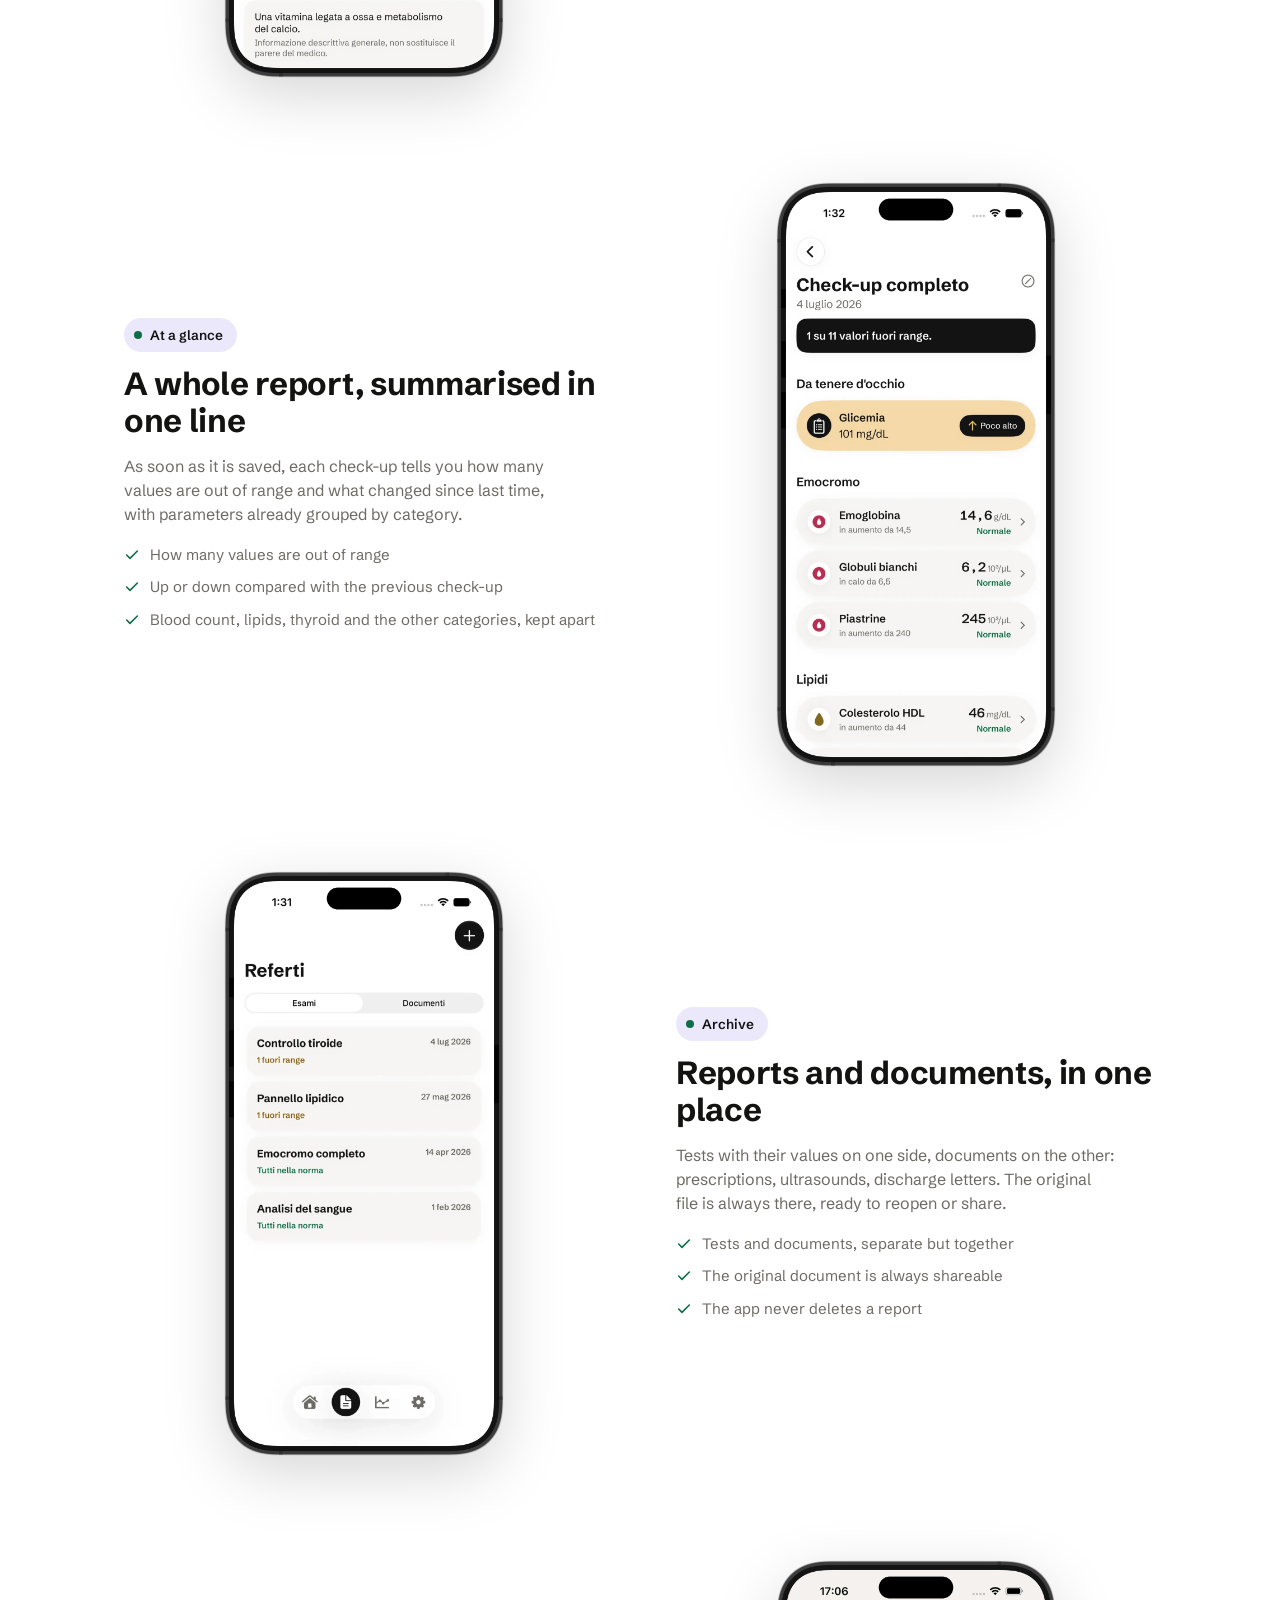
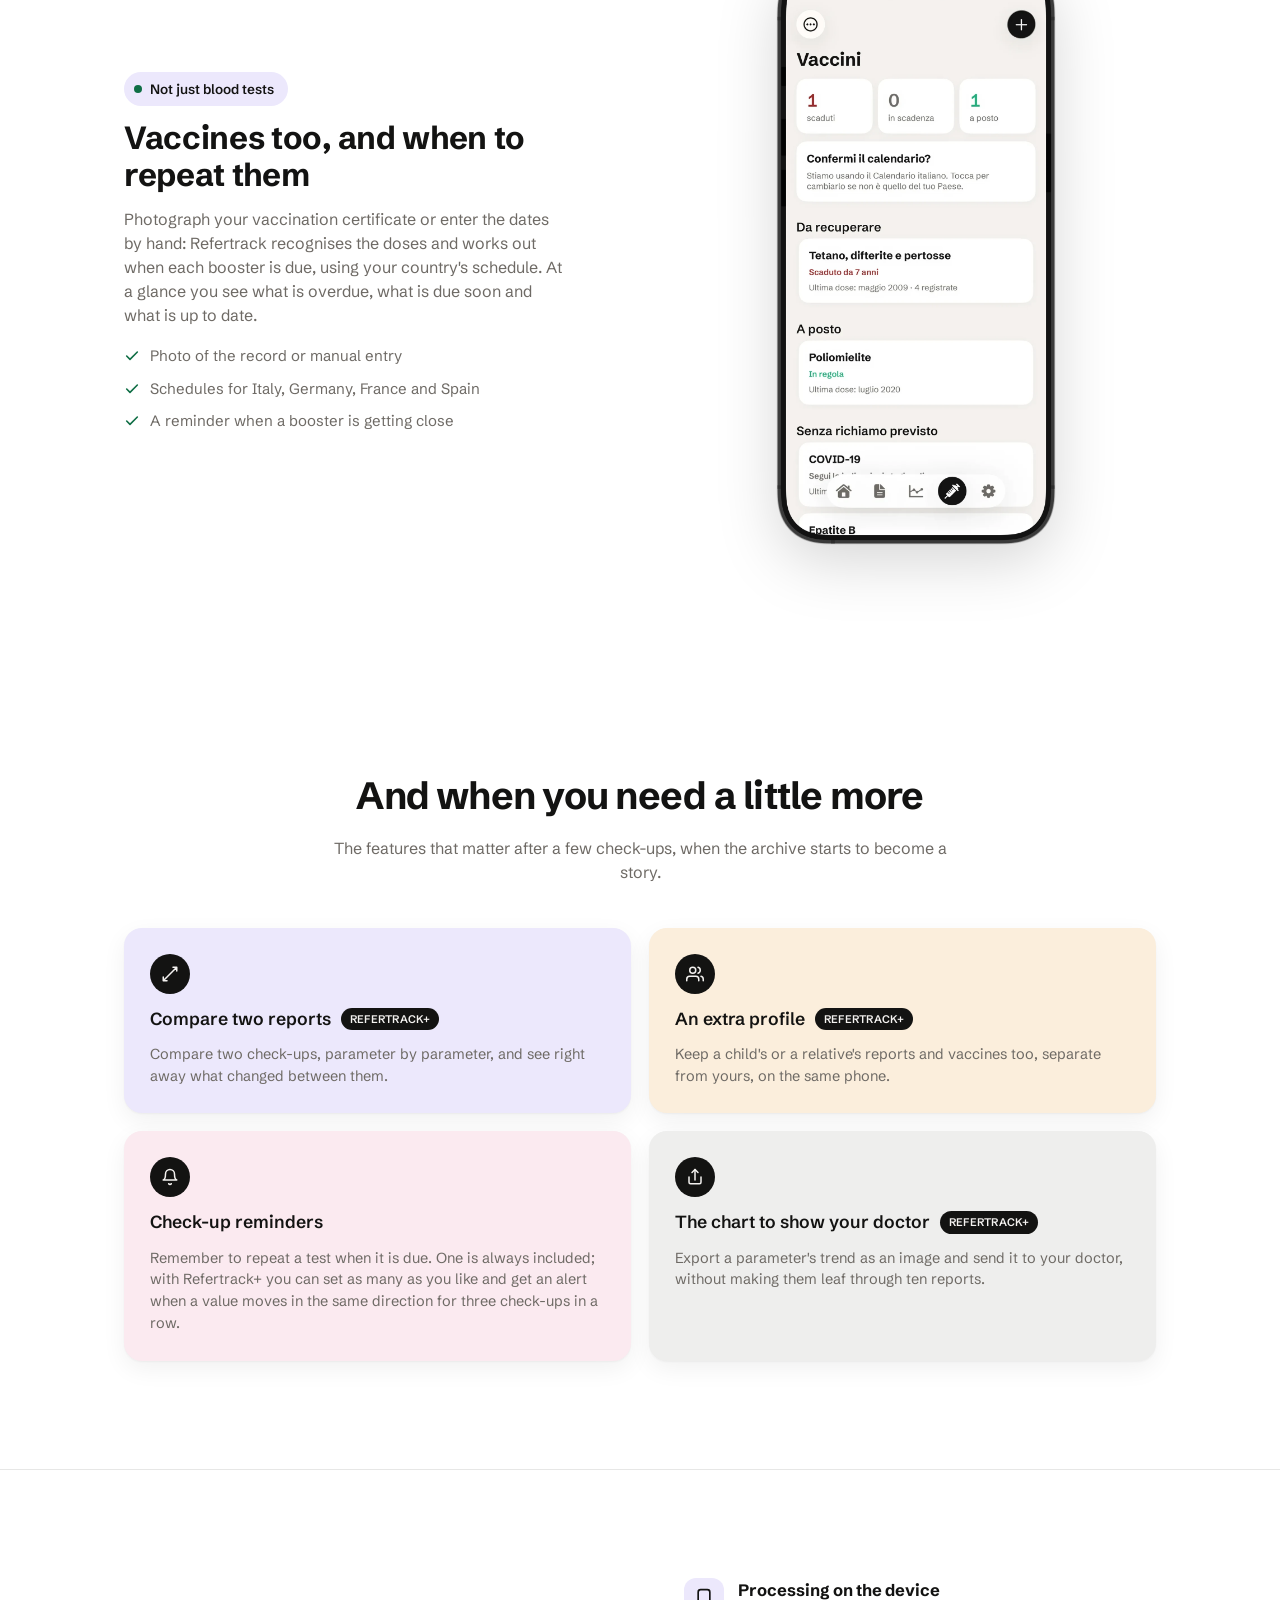
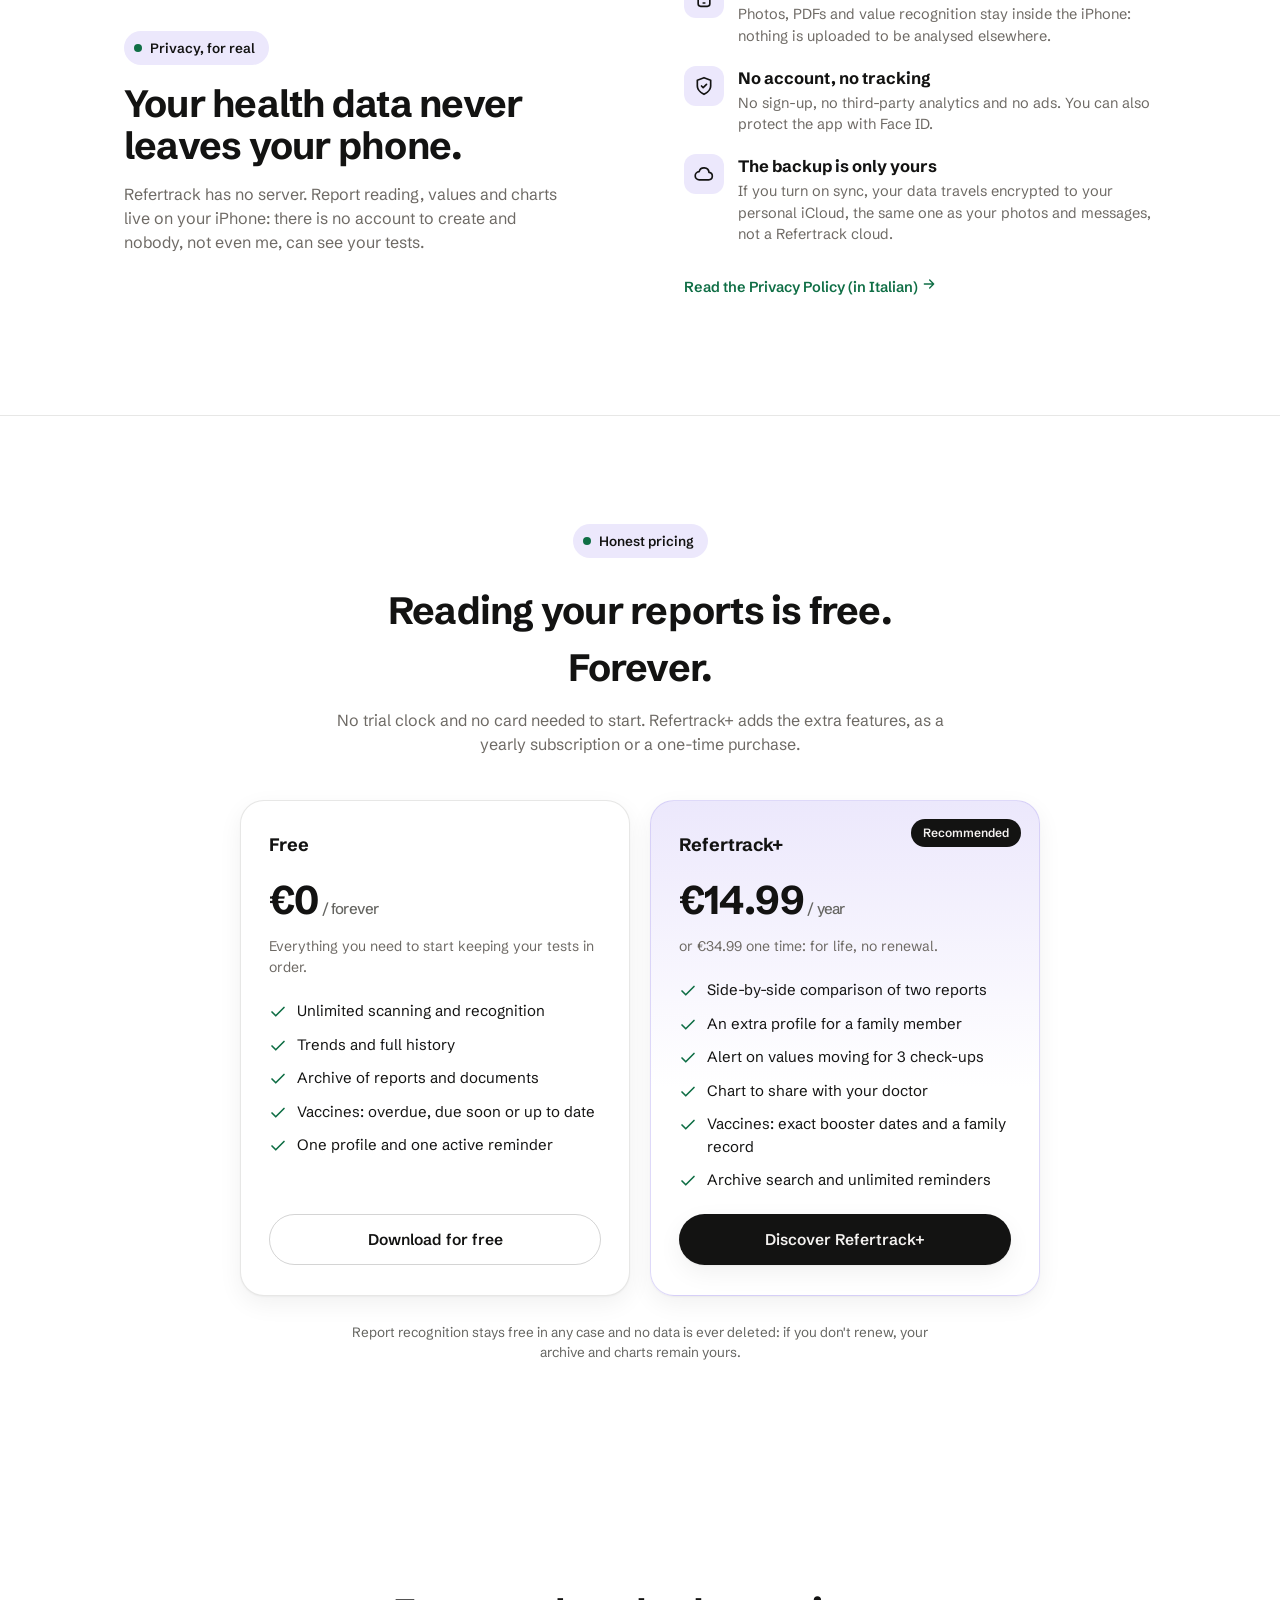
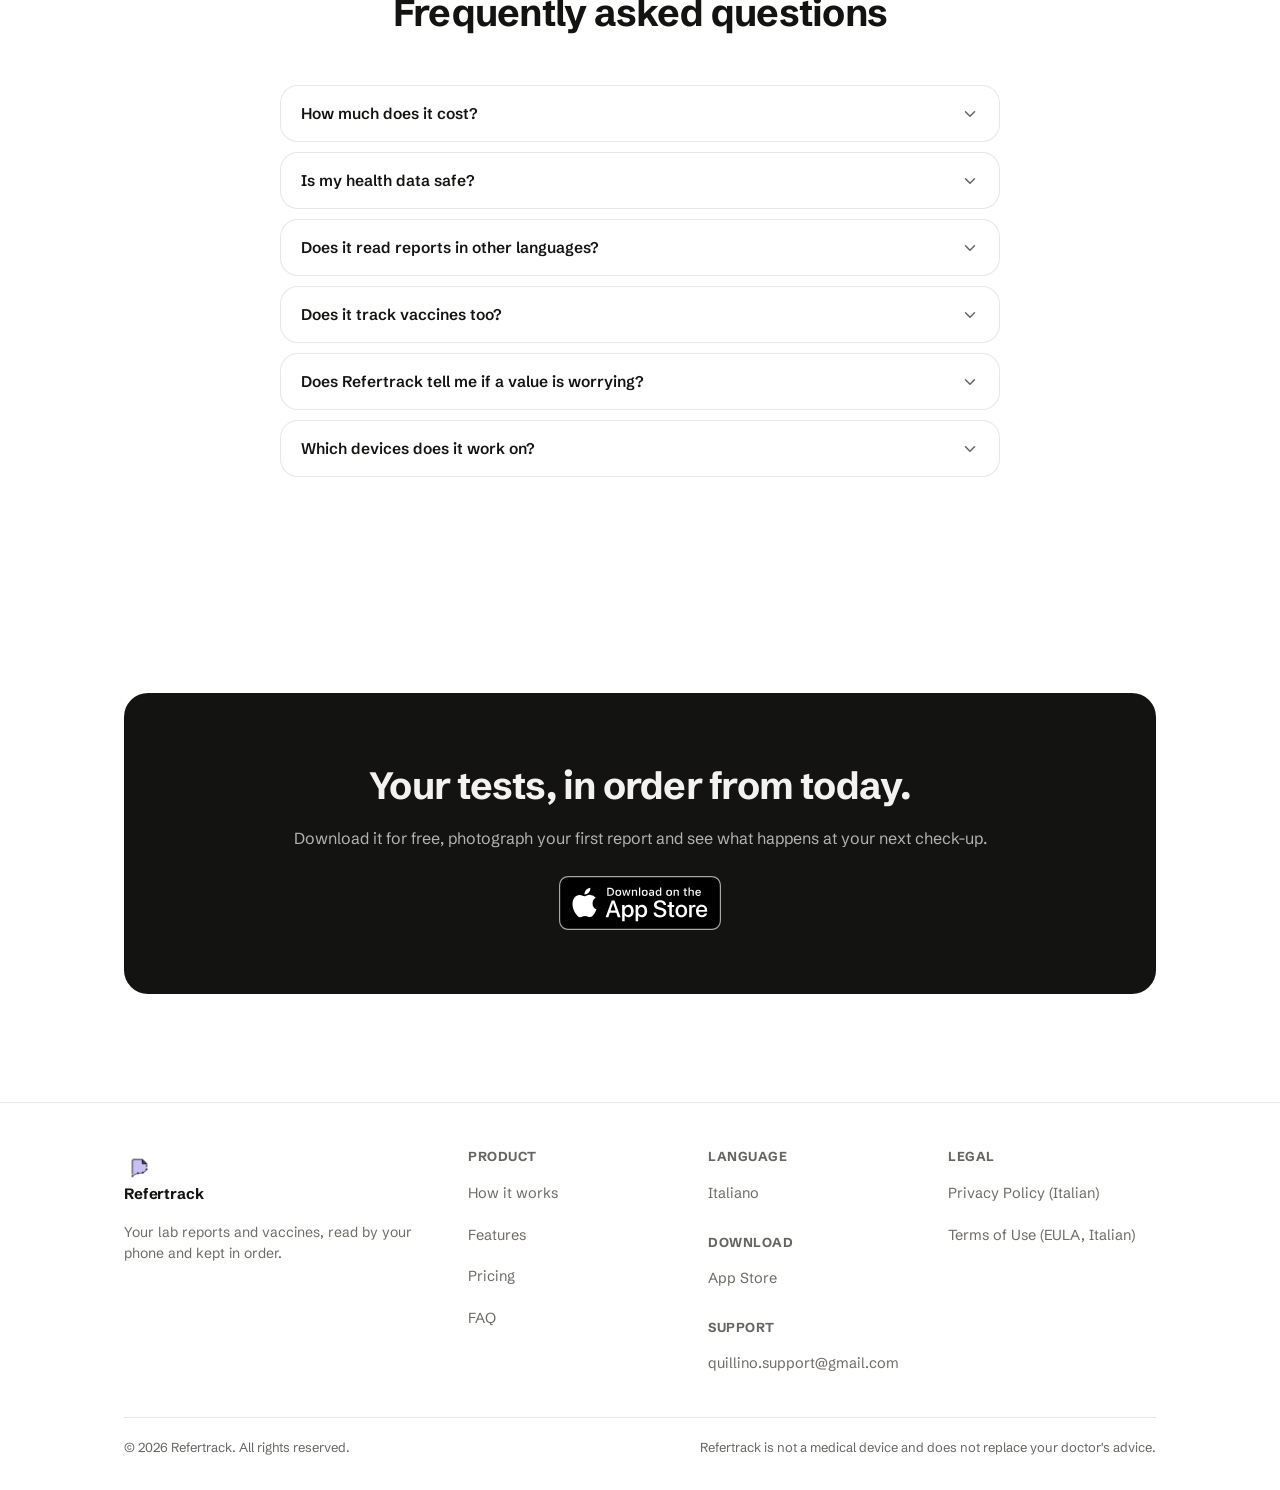
==== commit 383e87d2: "Prezzo lifetime a 34,99 EUR su sito, FAQ, dati strutturati e pagina offerta Co-Authored-By: Claude S" ====
--- a/en/index.html
+++ b/en/index.html
@@ -62,7 +62,7 @@
         {
           "@type": "Offer",
           "name": "Refertrack+ lifetime",
-          "price": "44.99",
+          "price": "34.99",
           "priceCurrency": "EUR"
         }
       ]
@@ -75,7 +75,7 @@
           "name": "How much does it cost?",
           "acceptedAnswer": {
             "@type": "Answer",
-            "text": "The app is free and report reading stays free forever, with no scan limits. Refertrack+ costs €14.99 a year or €44.99 one time (for life, no renewal) and adds comparison between reports, an extra profile, alerts on moving values, chart sharing, exact vaccine booster dates with a family record, and unlimited reminders."
+            "text": "The app is free and report reading stays free forever, with no scan limits. Refertrack+ costs €14.99 a year or €34.99 one time (for life, no renewal) and adds comparison between reports, an extra profile, alerts on moving values, chart sharing, exact vaccine booster dates with a family record, and unlimited reminders."
           }
         },
         {
@@ -422,7 +422,7 @@
         <span class="price-tag">Recommended</span>
         <div class="tier">Refertrack+</div>
         <div class="amount">€14.99<small> / year</small></div>
-        <div class="sub">or €44.99 one time: for life, no renewal.</div>
+        <div class="sub">or €34.99 one time: for life, no renewal.</div>
         <ul>
           <li><svg width="18" height="18" viewBox="0 0 24 24" fill="none" stroke="currentColor" stroke-width="2.2" stroke-linecap="round" stroke-linejoin="round"><path d="M20 6 9 17l-5-5"/></svg> Side-by-side comparison of two reports</li>
           <li><svg width="18" height="18" viewBox="0 0 24 24" fill="none" stroke="currentColor" stroke-width="2.2" stroke-linecap="round" stroke-linejoin="round"><path d="M20 6 9 17l-5-5"/></svg> An extra profile for a family member</li>
@@ -447,7 +447,7 @@
     <div class="faq reveal">
       <div class="faq-item">
         <button class="faq-q" aria-expanded="false">How much does it cost?<svg class="chev" width="18" height="18" viewBox="0 0 24 24" fill="none" stroke="currentColor" stroke-width="2" stroke-linecap="round" stroke-linejoin="round"><path d="m6 9 6 6 6-6"/></svg></button>
-        <div class="faq-a"><p>The app is free and report reading stays free forever, with no scan limits. Refertrack+ costs €14.99 a year or €44.99 one time (for life, no renewal) and adds comparison between reports, an extra profile, alerts on moving values, chart sharing, exact vaccine booster dates with a family record, and unlimited reminders.</p></div>
+        <div class="faq-a"><p>The app is free and report reading stays free forever, with no scan limits. Refertrack+ costs €14.99 a year or €34.99 one time (for life, no renewal) and adds comparison between reports, an extra profile, alerts on moving values, chart sharing, exact vaccine booster dates with a family record, and unlimited reminders.</p></div>
       </div>
       <div class="faq-item">
         <button class="faq-q" aria-expanded="false">Is my health data safe?<svg class="chev" width="18" height="18" viewBox="0 0 24 24" fill="none" stroke="currentColor" stroke-width="2" stroke-linecap="round" stroke-linejoin="round"><path d="m6 9 6 6 6-6"/></svg></button>
